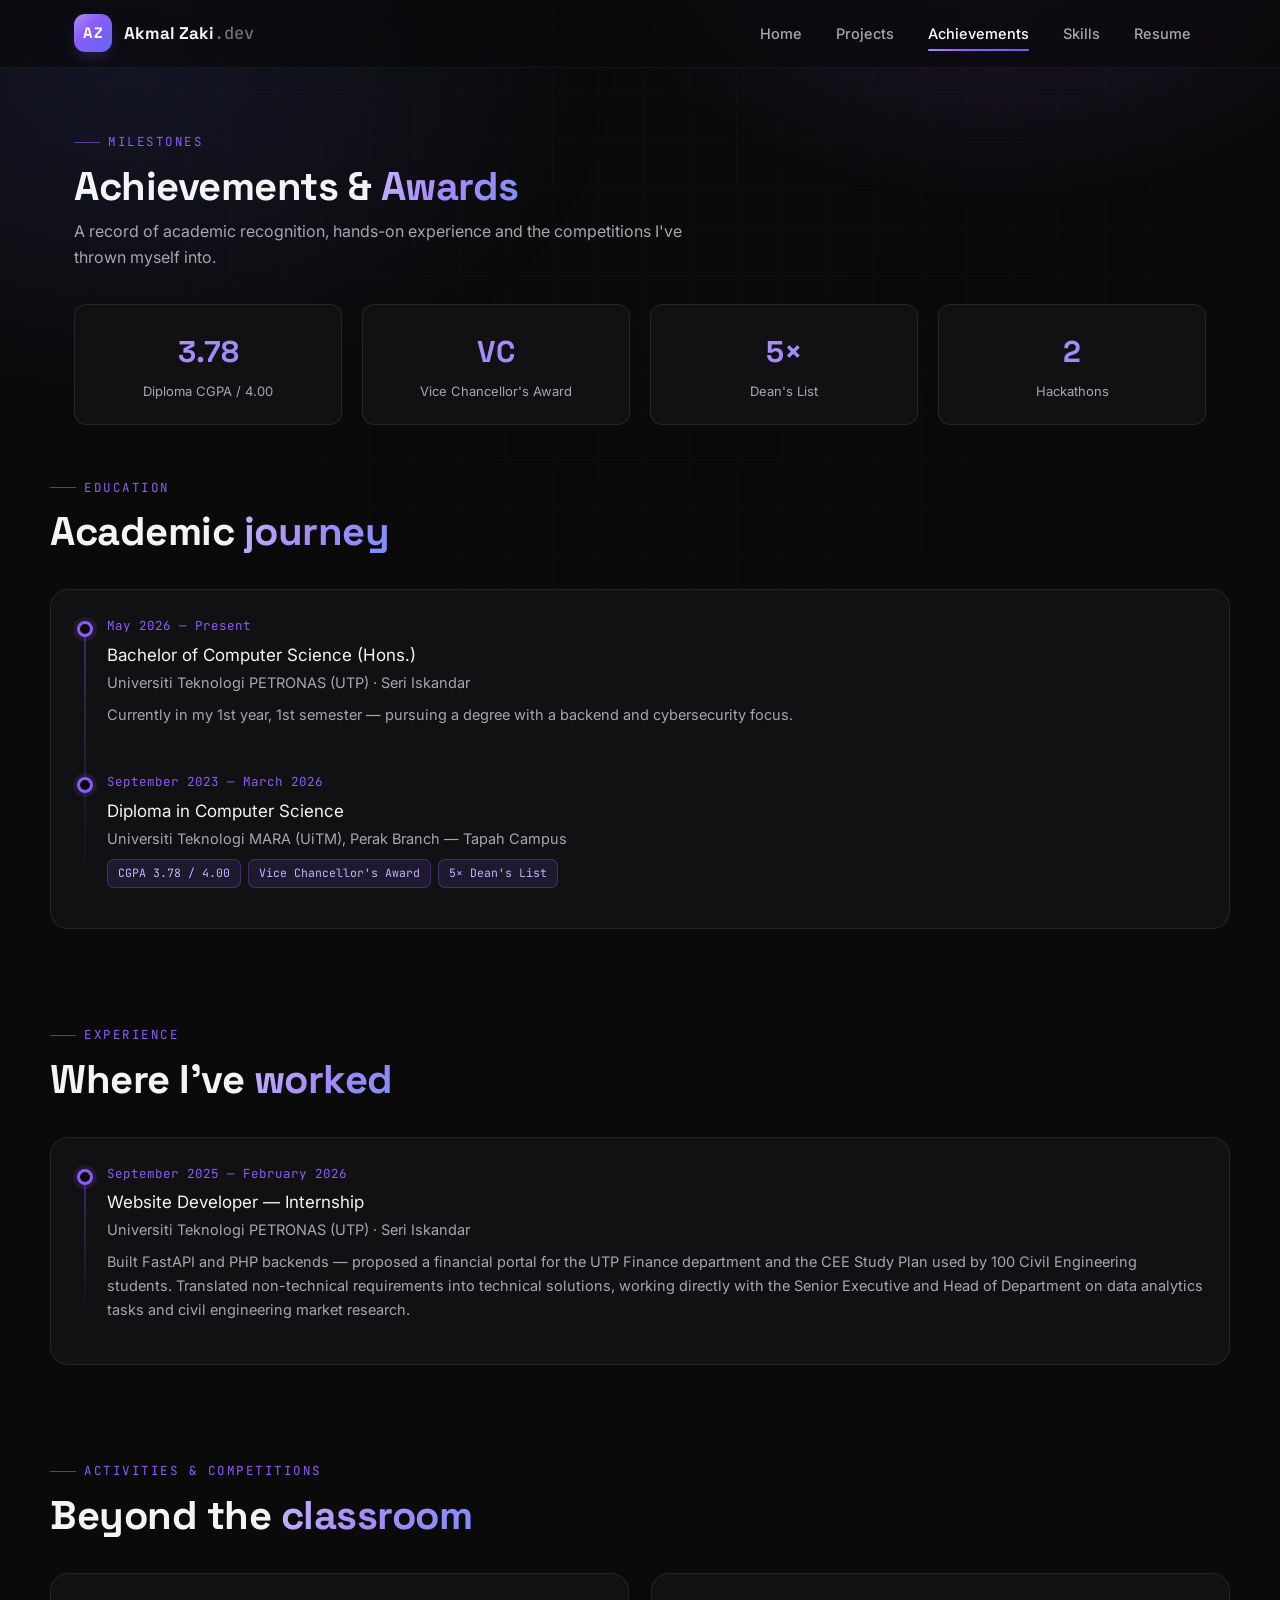
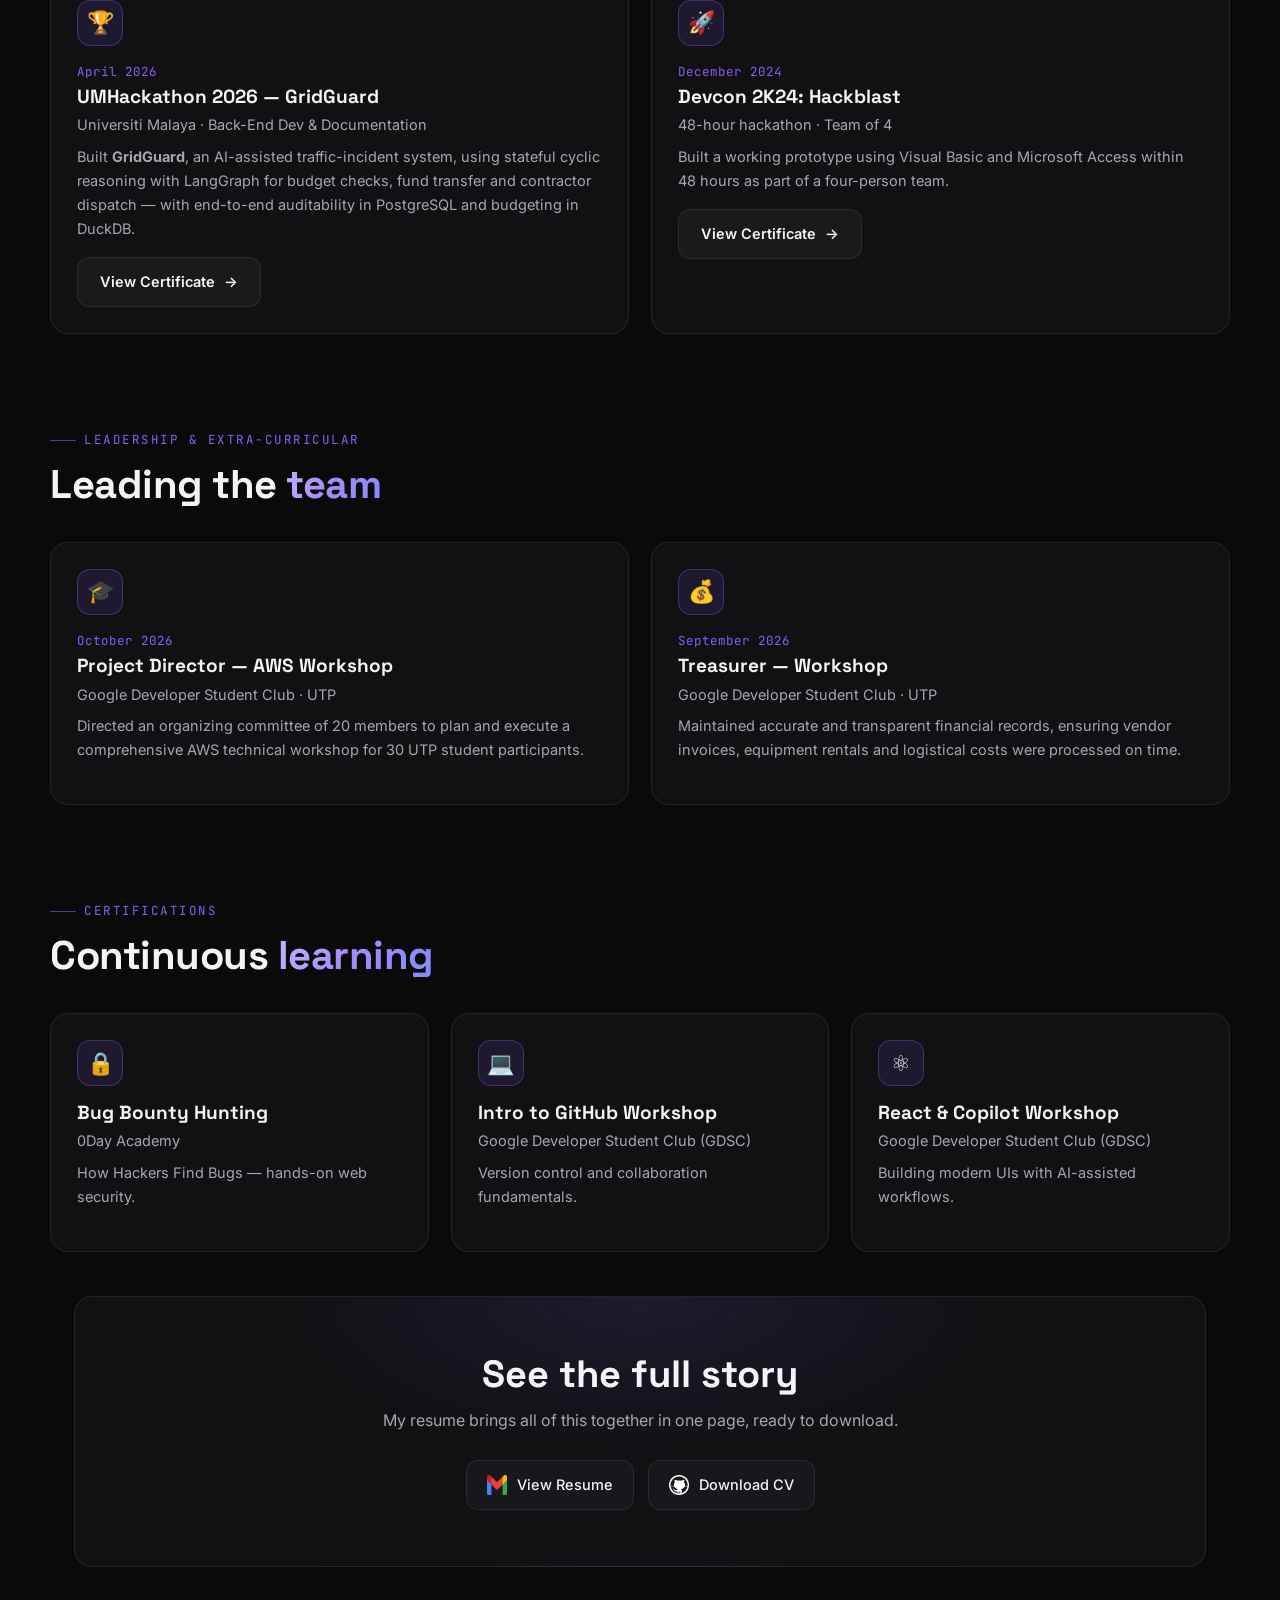
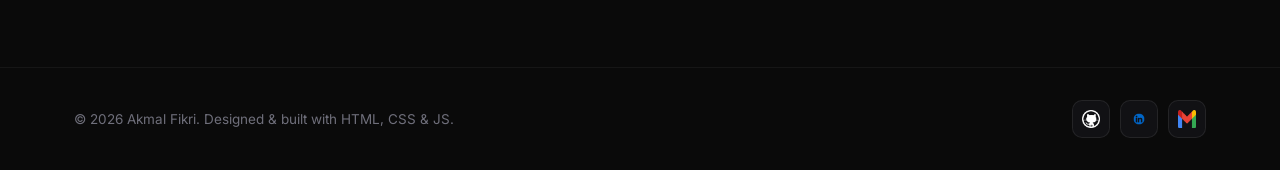
==== achievements.html @ 7392020c "Newest test interface" ====
<!DOCTYPE html>
<html lang="en">
<head>
    <meta charset="UTF-8">
    <meta name="viewport" content="width=device-width, initial-scale=1">
    <title>Achievements &amp; Awards — Akmal Zaki</title>
    <meta name="description" content="Education, experience, awards and activities of Akmal Zaki.">

    <link rel="preconnect" href="https://fonts.googleapis.com">
    <link rel="preconnect" href="https://fonts.gstatic.com" crossorigin>
    <link href="https://fonts.googleapis.com/css2?family=Space+Grotesk:wght@500;600;700&family=Inter:wght@400;500;600&family=JetBrains+Mono:wght@400;500;600&display=swap" rel="stylesheet">
    <link rel="stylesheet" href="style.css">
</head>
<body>

    <nav class="nav">
        <div class="container">
            <a class="brand" href="index.html">
                <span class="brand-mark">AZ</span>
                <span class="brand-name">Akmal Zaki<span>.dev</span></span>
            </a>
            <button class="nav-toggle" aria-label="Toggle navigation"><span></span><span></span><span></span></button>
            <div class="nav-links">
                <a href="index.html">Home</a>
                <a href="projects.html">Projects</a>
                <a href="achievements.html">Achievements</a>
                <a href="skills.html">Skills</a>
                <a href="resume.html">Resume</a>
            </div>
        </div>
    </nav>

    <main class="page">
        <section class="container">
            <div class="section-head reveal">
                <span class="kicker">Milestones</span>
                <h1 class="section-title">Achievements &amp; <span class="grad-text">Awards</span></h1>
                <p class="section-sub">A record of academic recognition, hands-on experience and the competitions I've thrown myself into.</p>
            </div>

            <!-- Award highlights -->
            <div class="stats reveal" style="margin-top:0;">
                <div class="stat"><div class="num grad-text">3.78</div><div class="lbl">Diploma CGPA / 4.00</div></div>
                <div class="stat"><div class="num grad-text">VC</div><div class="lbl">Vice Chancellor's Award</div></div>
                <div class="stat"><div class="num grad-text">5&times;</div><div class="lbl">Dean's List</div></div>
                <div class="stat"><div class="num grad-text">2</div><div class="lbl">Hackathons</div></div>
            </div>
        </section>

        <!-- Education -->
        <section class="section container">
            <div class="section-head reveal">
                <span class="kicker">Education</span>
                <h2 class="section-title">Academic <span class="grad-text">journey</span></h2>
            </div>
            <div class="card reveal">
                <div class="timeline">
                    <div class="tl-item">
                        <div class="tl-date">May 2026 — Present</div>
                        <div class="tl-title">Bachelor of Computer Science (Hons.)</div>
                        <div class="tl-org">Universiti Teknologi PETRONAS (UTP) · Seri Iskandar</div>
                        <p class="muted">Currently in my 1st year, 1st semester — pursuing a degree with a backend and cybersecurity focus.</p>
                    </div>
                    <div class="tl-item">
                        <div class="tl-date">September 2023 — March 2026</div>
                        <div class="tl-title">Diploma in Computer Science</div>
                        <div class="tl-org">Universiti Teknologi MARA (UiTM), Perak Branch — Tapah Campus</div>
                        <div class="tags">
                            <span class="tag a">CGPA 3.78 / 4.00</span>
                            <span class="tag a">Vice Chancellor's Award</span>
                            <span class="tag a">5&times; Dean's List</span>
                        </div>
                    </div>
                </div>
            </div>
        </section>

        <!-- Experience -->
        <section class="section container">
            <div class="section-head reveal">
                <span class="kicker">Experience</span>
                <h2 class="section-title">Where I've <span class="grad-text">worked</span></h2>
            </div>
            <div class="card reveal">
                <div class="timeline">
                    <div class="tl-item">
                        <div class="tl-date">September 2025 — February 2026</div>
                        <div class="tl-title">Website Developer — Internship</div>
                        <div class="tl-org">Universiti Teknologi PETRONAS (UTP) · Seri Iskandar</div>
                        <p class="muted">Built FastAPI and PHP backends — proposed a financial portal for the UTP Finance department and the CEE Study Plan used by 100 Civil Engineering students. Translated non-technical requirements into technical solutions, working directly with the Senior Executive and Head of Department on data analytics tasks and civil engineering market research.</p>
                    </div>
                </div>
            </div>
        </section>

        <!-- Activities -->
        <section class="section container">
            <div class="section-head reveal">
                <span class="kicker">Activities &amp; Competitions</span>
                <h2 class="section-title">Beyond the <span class="grad-text">classroom</span></h2>
            </div>
            <div class="grid grid-2">
                <div class="card reveal">
                    <div class="card-icon-badge">&#127942;</div>
                    <div class="tl-date">April 2026</div>
                    <h3>UMHackathon 2026 — GridGuard</h3>
                    <div class="tl-org">Universiti Malaya · Back-End Dev &amp; Documentation</div>
                    <p class="muted">Built <b>GridGuard</b>, an AI-assisted traffic-incident system, using stateful cyclic reasoning with LangGraph for budget checks, fund transfer and contractor dispatch — with end-to-end auditability in PostgreSQL and budgeting in DuckDB.</p>
                    <a href="files/umhackathon2026_cert.pdf" class="btn btn-ghost" target="_blank" rel="noopener">View Certificate <span class="arrow">&rarr;</span></a>
                </div>
                <div class="card reveal d1">
                    <div class="card-icon-badge">&#128640;</div>
                    <div class="tl-date">December 2024</div>
                    <h3>Devcon 2K24: Hackblast</h3>
                    <div class="tl-org">48-hour hackathon · Team of 4</div>
                    <p class="muted">Built a working prototype using Visual Basic and Microsoft Access within 48 hours as part of a four-person team.</p>
                    <a href="files/devcon_cert.pdf" class="btn btn-ghost" target="_blank" rel="noopener">View Certificate <span class="arrow">&rarr;</span></a>
                </div>
            </div>
        </section>

        <!-- Leadership -->
        <section class="section container">
            <div class="section-head reveal">
                <span class="kicker">Leadership &amp; Extra-Curricular</span>
                <h2 class="section-title">Leading the <span class="grad-text">team</span></h2>
            </div>
            <div class="grid grid-2">
                <div class="card reveal">
                    <div class="card-icon-badge">&#127891;</div>
                    <div class="tl-date">October 2026</div>
                    <h3>Project Director — AWS Workshop</h3>
                    <div class="tl-org">Google Developer Student Club · UTP</div>
                    <p class="muted">Directed an organizing committee of 20 members to plan and execute a comprehensive AWS technical workshop for 30 UTP student participants.</p>
                </div>
                <div class="card reveal d1">
                    <div class="card-icon-badge">&#128176;</div>
                    <div class="tl-date">September 2026</div>
                    <h3>Treasurer — Workshop</h3>
                    <div class="tl-org">Google Developer Student Club · UTP</div>
                    <p class="muted">Maintained accurate and transparent financial records, ensuring vendor invoices, equipment rentals and logistical costs were processed on time.</p>
                </div>
            </div>
        </section>

        <!-- Certifications -->
        <section class="section container">
            <div class="section-head reveal">
                <span class="kicker">Certifications</span>
                <h2 class="section-title">Continuous <span class="grad-text">learning</span></h2>
            </div>
            <div class="grid grid-3">
                <div class="card reveal">
                    <div class="card-icon-badge">&#128274;</div>
                    <h3>Bug Bounty Hunting</h3>
                    <div class="tl-org">0Day Academy</div>
                    <p class="muted">How Hackers Find Bugs — hands-on web security.</p>
                </div>
                <div class="card reveal d1">
                    <div class="card-icon-badge">&#128187;</div>
                    <h3>Intro to GitHub Workshop</h3>
                    <div class="tl-org">Google Developer Student Club (GDSC)</div>
                    <p class="muted">Version control and collaboration fundamentals.</p>
                </div>
                <div class="card reveal d2">
                    <div class="card-icon-badge">&#9883;</div>
                    <h3>React &amp; Copilot Workshop</h3>
                    <div class="tl-org">Google Developer Student Club (GDSC)</div>
                    <p class="muted">Building modern UIs with AI-assisted workflows.</p>
                </div>
            </div>
        </section>

        <section class="container">
            <div class="cta reveal">
                <h2>See the full story</h2>
                <p>My resume brings all of this together in one page, ready to download.</p>
                <div class="contact-methods">
                    <a href="resume.html"><img src="images/gmail.png" alt="">View Resume</a>
                    <a href="files/Muhammad_Akmal_Fikri_Bin_Asma_Zaki-Resume.pdf" download><img src="images/github(2).png" alt="">Download CV</a>
                </div>
            </div>
        </section>
    </main>

    <footer class="footer">
        <div class="container">
            <p>&copy; <span data-year>2026</span> Akmal Fikri. Designed &amp; built with HTML, CSS &amp; JS.</p>
            <div class="socials">
                <a href="https://github.com/akriii" target="_blank" rel="noopener" aria-label="GitHub"><img src="images/github(2).png" alt="GitHub"></a>
                <a href="https://www.linkedin.com/in/akmal-fikri-331a36275/" target="_blank" rel="noopener" aria-label="LinkedIn"><img src="images/linkedin.png" alt="LinkedIn"></a>
                <a href="mailto:muhammad_26005849@utp.edu.my" aria-label="Email"><img src="images/gmail.png" alt="Email"></a>
            </div>
        </div>
    </footer>

    <script src="main.js"></script>
</body>
</html>
---- style.css ----
/* =====================================================================
   Akmal Zaki — Portfolio
   Design system: dark black base, violet/indigo accents
   No framework dependency (Bootstrap/jQuery removed).
   ===================================================================== */

/* ---------- Design tokens ---------- */
:root {
    --bg:          #0a0a0a;
    --bg-elev:     #111114;
    --bg-elev-2:   #17171c;
    --border:      rgba(255, 255, 255, 0.08);
    --border-soft: rgba(255, 255, 255, 0.05);

    --text:       #f4f4f6;
    --text-dim:   #a6a6b0;
    --text-muted: #6f6f7b;

    --accent:      #8b5cf6;   /* violet  */
    --accent-2:    #6366f1;   /* indigo  */
    --accent-3:    #d946ef;   /* fuchsia */
    --accent-glow: rgba(139, 92, 246, 0.35);
    --accent-soft: rgba(139, 92, 246, 0.12);
    --accent-border: rgba(139, 92, 246, 0.35);

    --grad: linear-gradient(135deg, #a78bfa 0%, #8b5cf6 40%, #6366f1 100%);
    --grad-text: linear-gradient(120deg, #c4b5fd 0%, #a78bfa 45%, #818cf8 100%);

    --font-head: 'Space Grotesk', 'Segoe UI', sans-serif;
    --font-body: 'Inter', 'Segoe UI', Tahoma, sans-serif;
    --font-mono: 'JetBrains Mono', ui-monospace, monospace;

    --radius:    18px;
    --radius-sm: 12px;
    --maxw: 1180px;
    --nav-h: 68px;

    --shadow: 0 20px 50px -20px rgba(0, 0, 0, 0.8);
    --shadow-glow: 0 0 0 1px var(--accent-border), 0 20px 60px -20px var(--accent-glow);

    --ease: cubic-bezier(0.22, 1, 0.36, 1);
}

/* ---------- Reset & base ---------- */
*, *::before, *::after { box-sizing: border-box; }

html { scroll-behavior: smooth; scroll-padding-top: calc(var(--nav-h) + 20px); }

body {
    margin: 0;
    background: var(--bg);
    color: var(--text);
    font-family: var(--font-body);
    font-size: 16px;
    line-height: 1.65;
    -webkit-font-smoothing: antialiased;
    overflow-x: hidden;
}

/* Ambient glow backdrop */
body::before {
    content: "";
    position: fixed;
    inset: 0;
    z-index: -2;
    background:
        radial-gradient(600px 400px at 78% -8%, rgba(139, 92, 246, 0.16), transparent 70%),
        radial-gradient(700px 500px at 10% 8%, rgba(99, 102, 241, 0.12), transparent 70%);
    pointer-events: none;
}
/* Faint grid texture */
body::after {
    content: "";
    position: fixed;
    inset: 0;
    z-index: -2;
    background-image:
        linear-gradient(rgba(255, 255, 255, 0.022) 1px, transparent 1px),
        linear-gradient(90deg, rgba(255, 255, 255, 0.022) 1px, transparent 1px);
    background-size: 46px 46px;
    mask-image: radial-gradient(circle at 50% 0%, #000 0%, transparent 75%);
    pointer-events: none;
}

img { max-width: 100%; height: auto; display: block; }
a { color: inherit; text-decoration: none; }

h1, h2, h3, h4 { font-family: var(--font-head); font-weight: 700; line-height: 1.12; margin: 0; }
p { margin: 0 0 1rem; }

::selection { background: var(--accent); color: #fff; }

/* Scrollbar */
::-webkit-scrollbar { width: 11px; }
::-webkit-scrollbar-track { background: #050505; }
::-webkit-scrollbar-thumb { background: #2a2a33; border-radius: 20px; border: 3px solid #050505; }
::-webkit-scrollbar-thumb:hover { background: var(--accent); }

/* ---------- Layout helpers ---------- */
.container { width: 100%; max-width: var(--maxw); margin: 0 auto; padding: 0 24px; }

.page { padding-top: calc(var(--nav-h) + 56px); padding-bottom: 40px; }

.grid { display: grid; gap: 22px; }
.grid-2 { grid-template-columns: repeat(2, 1fr); }
.grid-3 { grid-template-columns: repeat(3, 1fr); }
.grid-4 { grid-template-columns: repeat(4, 1fr); }

/* ---------- Navbar ---------- */
.nav {
    position: fixed;
    top: 0; left: 0; right: 0;
    height: var(--nav-h);
    z-index: 1000;
    display: flex;
    align-items: center;
    background: rgba(10, 10, 10, 0.72);
    backdrop-filter: saturate(160%) blur(14px);
    -webkit-backdrop-filter: saturate(160%) blur(14px);
    border-bottom: 1px solid var(--border-soft);
}
.nav .container { display: flex; align-items: center; justify-content: space-between; }

.brand { display: flex; align-items: center; gap: 12px; font-family: var(--font-head); font-weight: 700; }
.brand-mark {
    width: 38px; height: 38px; display: grid; place-items: center;
    border-radius: 11px; background: var(--grad); color: #fff;
    font-size: 15px; letter-spacing: 0.5px;
    box-shadow: 0 8px 20px -6px var(--accent-glow);
}
.brand-name { font-size: 17px; }
.brand-name span { color: var(--text-muted); font-family: var(--font-mono); font-weight: 500; }

.nav-links { display: flex; align-items: center; gap: 4px; }
.nav-links a {
    position: relative;
    padding: 9px 15px;
    border-radius: 10px;
    font-size: 14.5px;
    font-weight: 500;
    color: var(--text-dim);
    transition: color 0.2s, background 0.2s;
}
.nav-links a:hover { color: var(--text); background: rgba(255, 255, 255, 0.05); }
.nav-links a.active { color: #fff; }
.nav-links a.active::after {
    content: ""; position: absolute; left: 15px; right: 15px; bottom: 3px;
    height: 2px; border-radius: 2px; background: var(--grad);
}

.nav-toggle {
    display: none; width: 42px; height: 42px; border: 0; cursor: pointer;
    background: transparent; color: var(--text); flex-direction: column;
    gap: 5px; align-items: center; justify-content: center; border-radius: 10px;
}
.nav-toggle span { width: 20px; height: 2px; background: currentColor; border-radius: 2px; transition: 0.25s; }
.nav.open .nav-toggle span:nth-child(1) { transform: translateY(7px) rotate(45deg); }
.nav.open .nav-toggle span:nth-child(2) { opacity: 0; }
.nav.open .nav-toggle span:nth-child(3) { transform: translateY(-7px) rotate(-45deg); }

/* ---------- Section headings ---------- */
.section { padding: 44px 0; }
.section-head { margin-bottom: 34px; }
.kicker {
    font-family: var(--font-mono); font-size: 12.5px; letter-spacing: 1.5px;
    text-transform: uppercase; color: var(--accent);
    display: inline-flex; align-items: center; gap: 8px;
}
.kicker::before { content: ""; width: 26px; height: 1px; background: var(--accent); opacity: 0.6; }
.section-title { font-size: clamp(28px, 4vw, 40px); margin: 12px 0 8px; letter-spacing: -0.5px; }
.section-sub { color: var(--text-dim); max-width: 620px; margin: 0; }
.grad-text {
    background: var(--grad-text); -webkit-background-clip: text; background-clip: text;
    -webkit-text-fill-color: transparent; color: transparent;
}

/* ---------- Buttons ---------- */
.btn {
    display: inline-flex; align-items: center; gap: 9px; cursor: pointer;
    font-family: var(--font-body); font-weight: 600; font-size: 14.5px;
    padding: 12px 22px; border-radius: 12px; border: 1px solid transparent;
    transition: transform 0.2s var(--ease), box-shadow 0.25s, background 0.25s, border-color 0.25s;
}
.btn:hover { transform: translateY(-2px); }
.btn-primary { background: var(--grad); color: #fff; box-shadow: 0 12px 30px -10px var(--accent-glow); }
.btn-primary:hover { box-shadow: 0 18px 42px -10px var(--accent-glow); }
.btn-ghost { background: rgba(255, 255, 255, 0.04); color: var(--text); border-color: var(--border); }
.btn-ghost:hover { border-color: var(--accent-border); background: var(--accent-soft); }
.btn .arrow { transition: transform 0.2s var(--ease); }
.btn:hover .arrow { transform: translateX(4px); }

/* ---------- Cards ---------- */
.card {
    position: relative;
    background: var(--bg-elev);
    border: 1px solid var(--border);
    border-radius: var(--radius);
    padding: 26px;
    transition: transform 0.3s var(--ease), border-color 0.3s, box-shadow 0.3s;
    overflow: hidden;
}
.card::before {
    content: ""; position: absolute; inset: 0; border-radius: inherit;
    background: radial-gradient(400px 200px at var(--mx, 50%) var(--my, 0%), var(--accent-soft), transparent 60%);
    opacity: 0; transition: opacity 0.35s; pointer-events: none;
}
.card:hover { transform: translateY(-5px); border-color: var(--accent-border); box-shadow: var(--shadow-glow); }
.card:hover::before { opacity: 1; }

.card-icon-badge {
    width: 46px; height: 46px; border-radius: 13px; display: grid; place-items: center;
    background: var(--accent-soft); border: 1px solid var(--accent-border);
    margin-bottom: 16px; font-size: 22px;
}
.card h3 { font-size: 19px; margin-bottom: 6px; }
.card .muted { color: var(--text-dim); font-size: 14.5px; }

/* ---------- Hero (home) ---------- */
.hero { padding-top: calc(var(--nav-h) + 40px); }
.hero-grid { display: grid; grid-template-columns: 1.15fr 0.85fr; gap: 48px; align-items: center; }

.badge {
    display: inline-flex; align-items: center; gap: 8px;
    font-family: var(--font-mono); font-size: 12.5px; letter-spacing: 0.5px;
    color: var(--text-dim);
    padding: 7px 14px; border-radius: 100px;
    background: var(--accent-soft); border: 1px solid var(--accent-border);
}
.badge .dot { width: 7px; height: 7px; border-radius: 50%; background: #4ade80; box-shadow: 0 0 10px #4ade80; }

.hero h1 {
    font-size: clamp(44px, 7vw, 82px); letter-spacing: -2px; margin: 22px 0 6px;
}
.hero-role {
    font-family: var(--font-mono); font-size: clamp(15px, 2vw, 19px);
    color: var(--text-dim); margin-bottom: 20px;
}
.hero-role b { color: var(--accent); font-weight: 600; }
.hero p.lead { color: var(--text-dim); font-size: 16.5px; max-width: 560px; margin-bottom: 26px; }

.chips { display: flex; flex-wrap: wrap; gap: 9px; margin-bottom: 30px; }
.chip {
    font-family: var(--font-mono); font-size: 12.5px; padding: 6px 13px; border-radius: 9px;
    background: var(--bg-elev-2); border: 1px solid var(--border); color: var(--text-dim);
    transition: border-color 0.2s, color 0.2s, transform 0.2s;
}
.chip:hover { border-color: var(--accent-border); color: var(--text); transform: translateY(-2px); }

.hero-actions { display: flex; flex-wrap: wrap; gap: 14px; }

/* Hero photo */
.hero-photo-wrap { position: relative; }
.hero-photo {
    width: 100%; border-radius: 22px; border: 1px solid var(--border);
    aspect-ratio: 4 / 5; object-fit: cover;
    box-shadow: var(--shadow);
    position: relative; z-index: 1;
}
.hero-photo-wrap::before {
    content: ""; position: absolute; inset: -14px; border-radius: 30px; z-index: 0;
    background: var(--grad); filter: blur(40px); opacity: 0.28;
}
.hero-photo-tag {
    position: absolute; z-index: 2; bottom: 16px; left: 16px; right: 16px;
    display: flex; justify-content: space-between; align-items: center;
    padding: 12px 16px; border-radius: 14px;
    background: rgba(10, 10, 10, 0.6); backdrop-filter: blur(10px);
    border: 1px solid var(--border); font-family: var(--font-mono); font-size: 12.5px;
}
.hero-photo-tag .grad-text { font-weight: 600; }

/* ---------- Stats strip ---------- */
.stats { display: grid; grid-template-columns: repeat(4, 1fr); gap: 20px; margin-top: 60px; }
.stat {
    text-align: center; padding: 22px 14px; border-radius: var(--radius-sm);
    background: var(--bg-elev); border: 1px solid var(--border);
}
.stat .num { font-family: var(--font-head); font-size: 30px; font-weight: 700; }
.stat .lbl { font-size: 13px; color: var(--text-dim); margin-top: 4px; }

/* ---------- Skill bars ---------- */
.skill-row { margin-bottom: 18px; }
.skill-row:last-child { margin-bottom: 0; }
.skill-label { display: flex; justify-content: space-between; font-size: 14px; margin-bottom: 8px; }
.skill-label b { font-weight: 600; }
.level { font-family: var(--font-mono); font-size: 11.5px; padding: 2px 9px; border-radius: 6px; }
.level.basic        { color: #fca5a5; background: rgba(248, 113, 113, 0.12); }
.level.intermediate { color: #fcd34d; background: rgba(251, 191, 36, 0.12); }
.level.experienced  { color: #86efac; background: rgba(74, 222, 128, 0.12); }
.bar { height: 8px; border-radius: 20px; background: var(--bg-elev-2); overflow: hidden; }
.bar > i {
    display: block; height: 100%; width: 0; border-radius: 20px; background: var(--grad);
    transition: width 1.1s var(--ease);
}
.is-visible .bar > i { width: var(--w, 0); }

/* ---------- Timeline ---------- */
.timeline { position: relative; padding-left: 30px; }
.timeline::before {
    content: ""; position: absolute; left: 7px; top: 6px; bottom: 6px; width: 2px;
    background: linear-gradient(var(--accent-border), transparent);
}
.tl-item { position: relative; padding-bottom: 30px; }
.tl-item:last-child { padding-bottom: 0; }
.tl-item::before {
    content: ""; position: absolute; left: -30px; top: 5px; width: 16px; height: 16px;
    border-radius: 50%; background: var(--bg); border: 3px solid var(--accent);
    box-shadow: 0 0 0 4px var(--accent-soft);
}
.tl-date { font-family: var(--font-mono); font-size: 12.5px; color: var(--accent); margin-bottom: 4px; }
.tl-title { font-size: 17px; margin-bottom: 2px; }
.tl-org { color: var(--text-dim); font-size: 14.5px; margin-bottom: 8px; }

/* ---------- Project cards ---------- */
.project-card { display: flex; flex-direction: column; padding: 0; }
.project-thumb { position: relative; aspect-ratio: 16 / 10; overflow: hidden; background: var(--bg-elev-2); }
.project-thumb img { width: 100%; height: 100%; object-fit: cover; transition: transform 0.5s var(--ease); }
.project-card:hover .project-thumb img { transform: scale(1.06); }
.project-body { padding: 22px 24px 24px; display: flex; flex-direction: column; flex: 1; }
.project-body h3 { font-size: 20px; margin-bottom: 12px; }
.project-body .desc { color: var(--text-dim); font-size: 14.5px; flex: 1; }
.tags { display: flex; flex-wrap: wrap; gap: 7px; margin-bottom: 14px; }
.tag {
    font-family: var(--font-mono); font-size: 11.5px; padding: 4px 10px; border-radius: 7px;
    border: 1px solid var(--border); color: var(--text-dim);
}
.tag.a { color: #c4b5fd; border-color: rgba(139, 92, 246, 0.3); background: var(--accent-soft); }
.tag.b { color: #7dd3fc; border-color: rgba(56, 189, 248, 0.25); background: rgba(56, 189, 248, 0.08); }
.project-links { display: flex; gap: 10px; margin-top: 18px; flex-wrap: wrap; }
.link-inline { color: var(--accent); font-weight: 600; }
.link-inline:hover { text-decoration: underline; }

/* ---------- Resume ---------- */
.resume-head {
    display: flex; justify-content: space-between; align-items: flex-start; gap: 24px;
    flex-wrap: wrap; padding-bottom: 26px; margin-bottom: 30px; border-bottom: 1px solid var(--border);
}
.resume-head h1 { font-size: clamp(32px, 5vw, 46px); letter-spacing: -1px; }
.resume-head .role { font-family: var(--font-mono); color: var(--accent); margin-top: 6px; }
.resume-contact { display: flex; flex-wrap: wrap; gap: 8px 18px; margin-top: 14px; color: var(--text-dim); font-size: 14px; }
.resume-grid { display: grid; grid-template-columns: 1fr 1.5fr; gap: 40px; }
.resume-block { margin-bottom: 30px; }
.resume-block h2 {
    font-family: var(--font-mono); font-size: 13px; letter-spacing: 1.5px; text-transform: uppercase;
    color: var(--accent); margin-bottom: 16px; padding-bottom: 8px; border-bottom: 1px solid var(--border);
}
.resume-entry { margin-bottom: 20px; }
.resume-entry .t { font-family: var(--font-head); font-size: 16px; font-weight: 600; }
.resume-entry .o { color: var(--text-dim); font-size: 14px; }
.resume-entry .d { font-family: var(--font-mono); font-size: 12px; color: var(--text-muted); margin: 2px 0 6px; }
.resume-entry ul { margin: 6px 0 0; padding-left: 18px; color: var(--text-dim); font-size: 14.5px; }
.resume-entry li { margin-bottom: 4px; }
.pill-list { display: flex; flex-wrap: wrap; gap: 8px; }

/* ---------- Contact CTA ---------- */
.cta {
    text-align: center; padding: 56px 28px; border-radius: var(--radius);
    background:
        radial-gradient(500px 220px at 50% 0%, var(--accent-soft), transparent 70%),
        var(--bg-elev);
    border: 1px solid var(--border);
}
.cta h2 { font-size: clamp(26px, 4vw, 38px); margin-bottom: 12px; }
.cta p { color: var(--text-dim); max-width: 520px; margin: 0 auto 26px; }
.contact-methods { display: flex; flex-wrap: wrap; gap: 14px; justify-content: center; }
.contact-methods a {
    display: inline-flex; align-items: center; gap: 10px; padding: 12px 20px; border-radius: 12px;
    background: var(--bg-elev-2); border: 1px solid var(--border); font-size: 14.5px; font-weight: 500;
    transition: border-color 0.2s, transform 0.2s, background 0.2s;
}
.contact-methods a:hover { border-color: var(--accent-border); transform: translateY(-2px); background: var(--accent-soft); }
.contact-methods img { width: 20px; height: 20px; }

/* ---------- Footer ---------- */
.footer {
    border-top: 1px solid var(--border-soft); margin-top: 60px; padding: 32px 0;
}
.footer .container { display: flex; justify-content: space-between; align-items: center; flex-wrap: wrap; gap: 16px; }
.footer p { margin: 0; color: var(--text-muted); font-size: 13.5px; }
.footer .socials { display: flex; gap: 10px; }
.footer .socials a {
    width: 38px; height: 38px; display: grid; place-items: center; border-radius: 10px;
    background: var(--bg-elev); border: 1px solid var(--border); transition: 0.2s;
}
.footer .socials a:hover { border-color: var(--accent-border); transform: translateY(-2px); background: var(--accent-soft); }
.footer .socials img { width: 18px; height: 18px; }

/* ---------- Scroll reveal ---------- */
.reveal { opacity: 0; transform: translateY(26px); transition: opacity 0.7s var(--ease), transform 0.7s var(--ease); }
.reveal.is-visible { opacity: 1; transform: none; }
.reveal.d1 { transition-delay: 0.08s; }
.reveal.d2 { transition-delay: 0.16s; }
.reveal.d3 { transition-delay: 0.24s; }

@media (prefers-reduced-motion: reduce) {
    * { animation: none !important; transition: none !important; }
    .reveal { opacity: 1; transform: none; }
    .bar > i { transition: none; }
}

/* ---------- Responsive ---------- */
@media (max-width: 900px) {
    .hero-grid { grid-template-columns: 1fr; gap: 36px; }
    .hero-photo-wrap { max-width: 380px; margin: 0 auto; order: -1; }
    .resume-grid { grid-template-columns: 1fr; gap: 0; }
    .grid-4 { grid-template-columns: repeat(2, 1fr); }
    .grid-3 { grid-template-columns: repeat(2, 1fr); }
    .stats { grid-template-columns: repeat(2, 1fr); }
}

@media (max-width: 720px) {
    .nav-toggle { display: flex; }
    .nav-links {
        position: fixed; top: var(--nav-h); left: 0; right: 0;
        flex-direction: column; align-items: stretch; gap: 4px;
        padding: 16px 24px 24px;
        background: rgba(10, 10, 10, 0.96); backdrop-filter: blur(14px);
        border-bottom: 1px solid var(--border);
        transform: translateY(-140%); opacity: 0; pointer-events: none;
        transition: transform 0.35s var(--ease), opacity 0.3s;
    }
    .nav.open .nav-links { transform: translateY(0); opacity: 1; pointer-events: auto; }
    .nav-links a { padding: 13px 16px; font-size: 16px; }
    .nav-links a.active::after { display: none; }
    .nav-links a.active { background: var(--accent-soft); }
}

@media (max-width: 560px) {
    .grid-2, .grid-3, .grid-4, .stats { grid-template-columns: 1fr; }
    .container { padding: 0 18px; }
    .brand-name { display: none; }
    .resume-head { flex-direction: column; }
    .footer .container { flex-direction: column; text-align: center; }
}
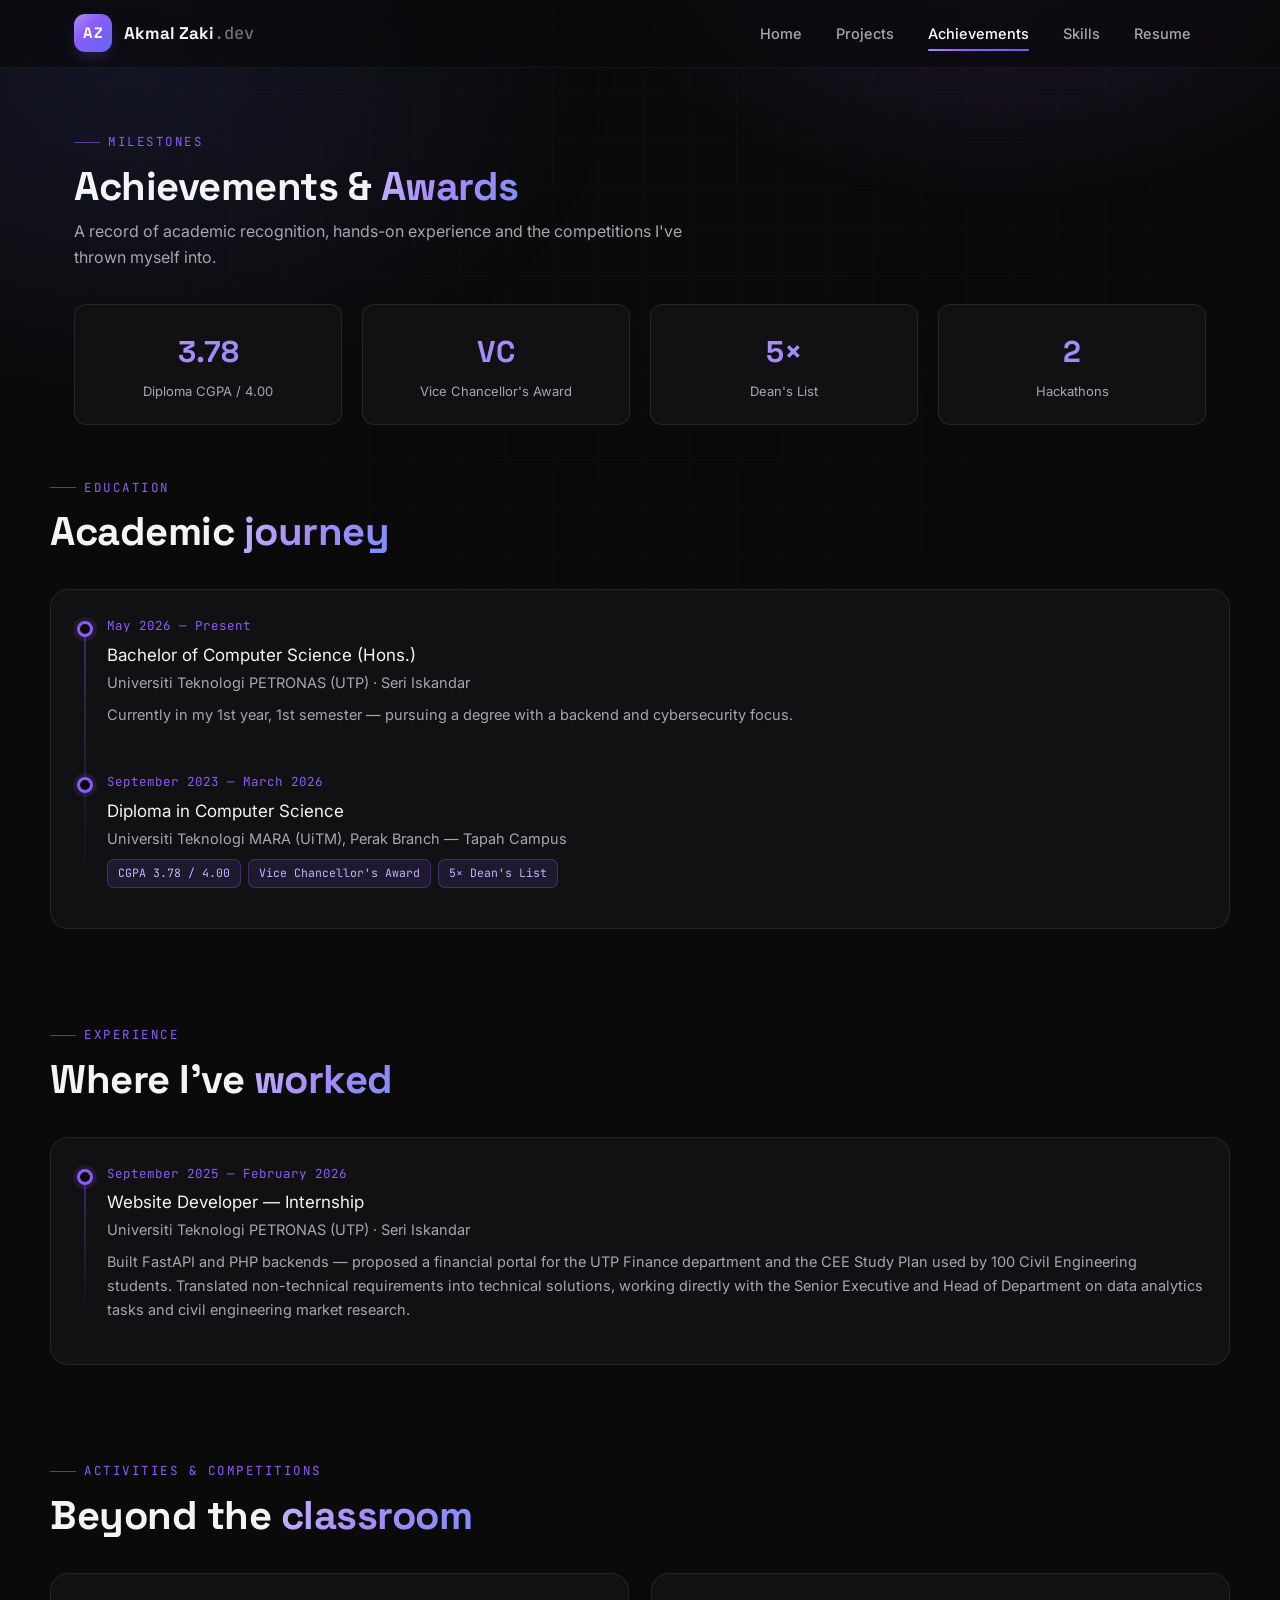
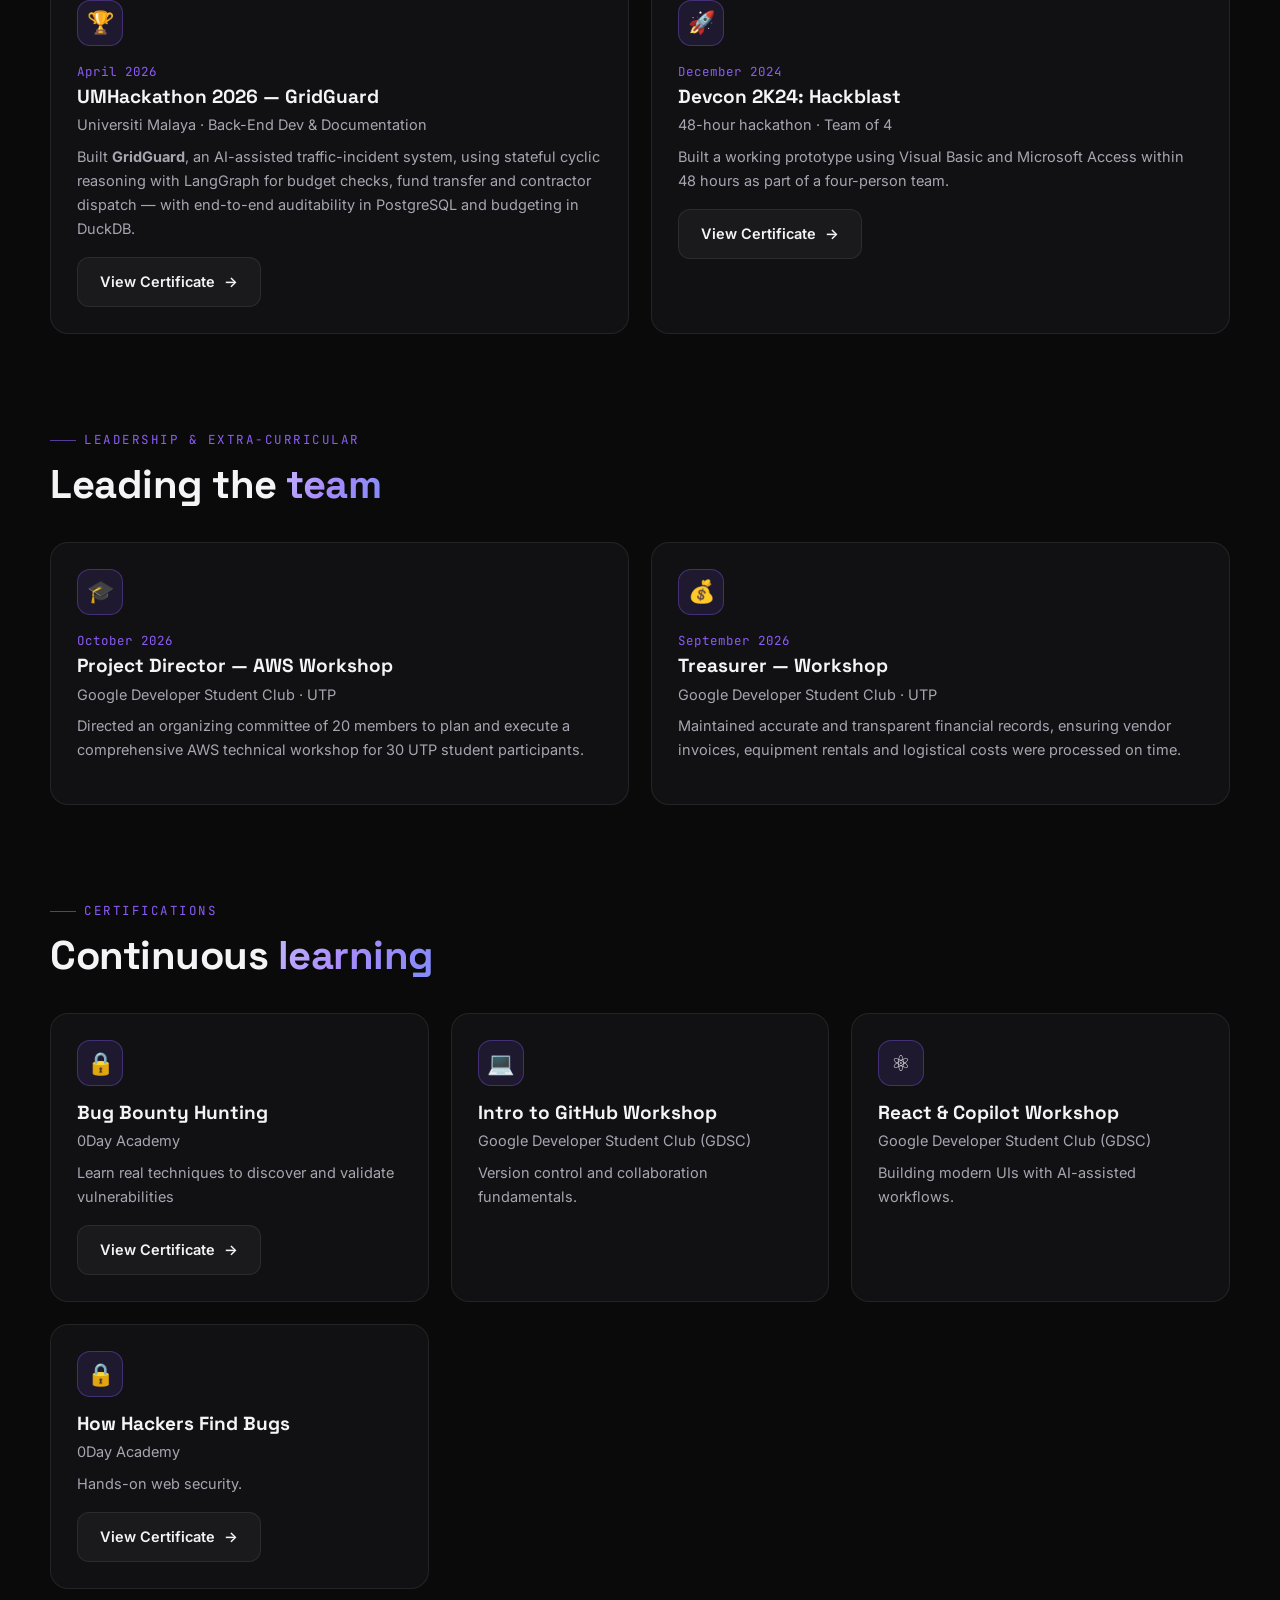
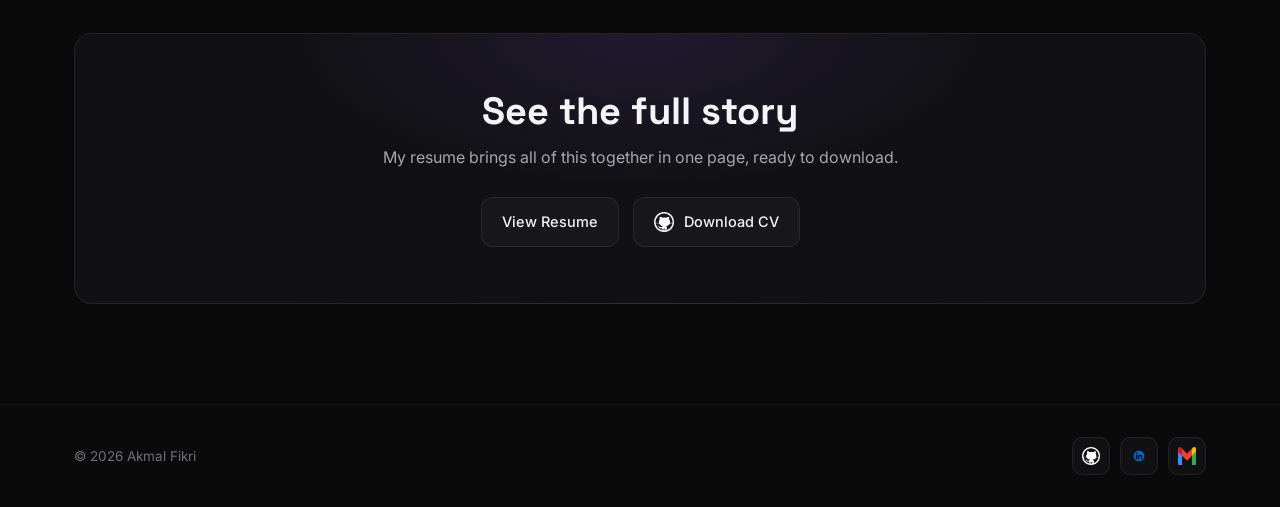
==== commit c51cf9ca: "Edited 5th July" ====
--- a/achievements.html
+++ b/achievements.html
@@ -154,7 +154,8 @@
                     <div class="card-icon-badge">&#128274;</div>
                     <h3>Bug Bounty Hunting</h3>
                     <div class="tl-org">0Day Academy</div>
-                    <p class="muted">How Hackers Find Bugs — hands-on web security.</p>
+                    <p class="muted">Learn real techniques to discover and validate vulnerabilities</p>
+                    <a href="files/BugBuntyHunting-Cert.pdf" class="btn btn-ghost" target="_blank" rel="noopener">View Certificate <span class="arrow">&rarr;</span></a>
                 </div>
                 <div class="card reveal d1">
                     <div class="card-icon-badge">&#128187;</div>
@@ -168,6 +169,13 @@
                     <div class="tl-org">Google Developer Student Club (GDSC)</div>
                     <p class="muted">Building modern UIs with AI-assisted workflows.</p>
                 </div>
+                <div class="card reveal">
+                    <div class="card-icon-badge">&#128274;</div>
+                    <h3>How Hackers Find Bugs</h3>
+                    <div class="tl-org">0Day Academy</div>
+                    <p class="muted">Hands-on web security.</p>
+                    <a href="files/HowHackersFindBugs-Cert.pdf" class="btn btn-ghost" target="_blank" rel="noopener">View Certificate <span class="arrow">&rarr;</span></a>
+                </div>
             </div>
         </section>
 
@@ -176,7 +184,7 @@
                 <h2>See the full story</h2>
                 <p>My resume brings all of this together in one page, ready to download.</p>
                 <div class="contact-methods">
-                    <a href="resume.html"><img src="images/gmail.png" alt="">View Resume</a>
+                    <a href="resume.html">View Resume</a>
                     <a href="files/Muhammad_Akmal_Fikri_Bin_Asma_Zaki-Resume.pdf" download><img src="images/github(2).png" alt="">Download CV</a>
                 </div>
             </div>
@@ -185,7 +193,7 @@
 
     <footer class="footer">
         <div class="container">
-            <p>&copy; <span data-year>2026</span> Akmal Fikri. Designed &amp; built with HTML, CSS &amp; JS.</p>
+            <p>&copy; <span data-year>2026</span> Akmal Fikri</p>
             <div class="socials">
                 <a href="https://github.com/akriii" target="_blank" rel="noopener" aria-label="GitHub"><img src="images/github(2).png" alt="GitHub"></a>
                 <a href="https://www.linkedin.com/in/akmal-fikri-331a36275/" target="_blank" rel="noopener" aria-label="LinkedIn"><img src="images/linkedin.png" alt="LinkedIn"></a>
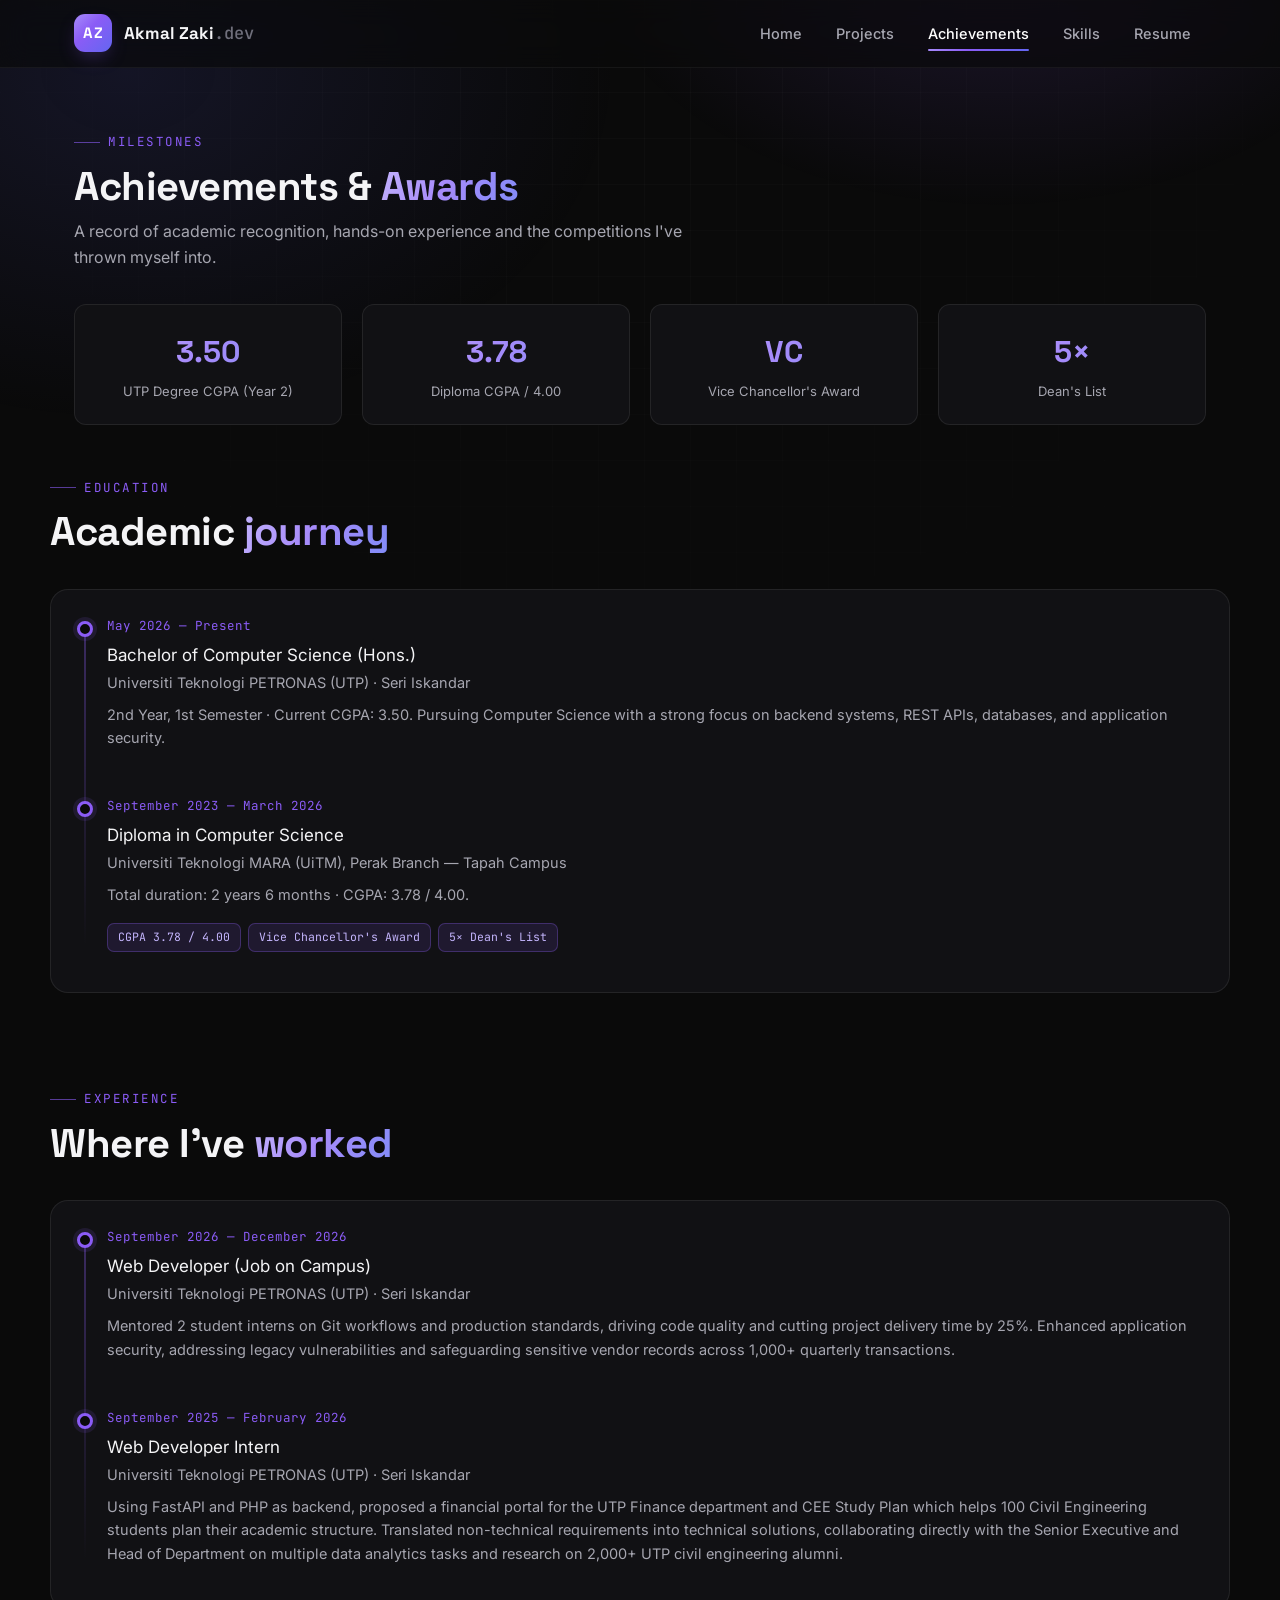
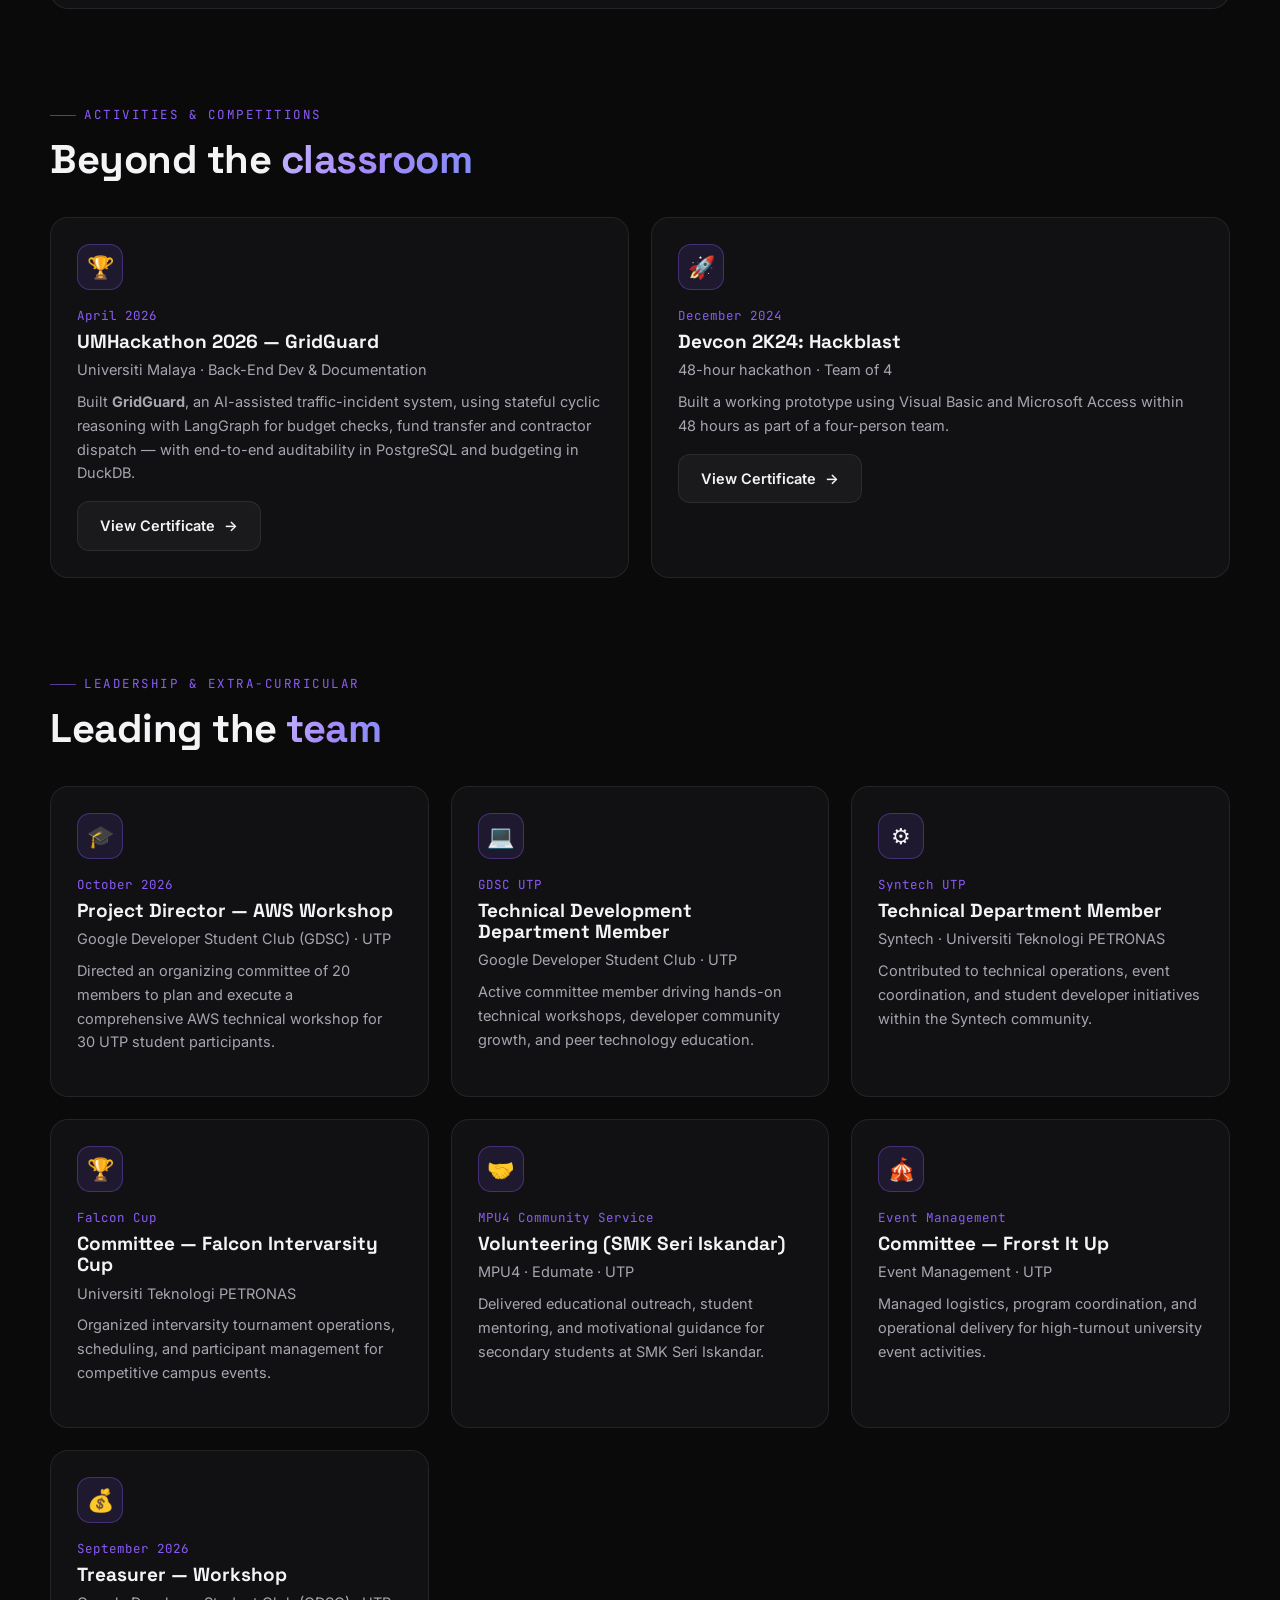
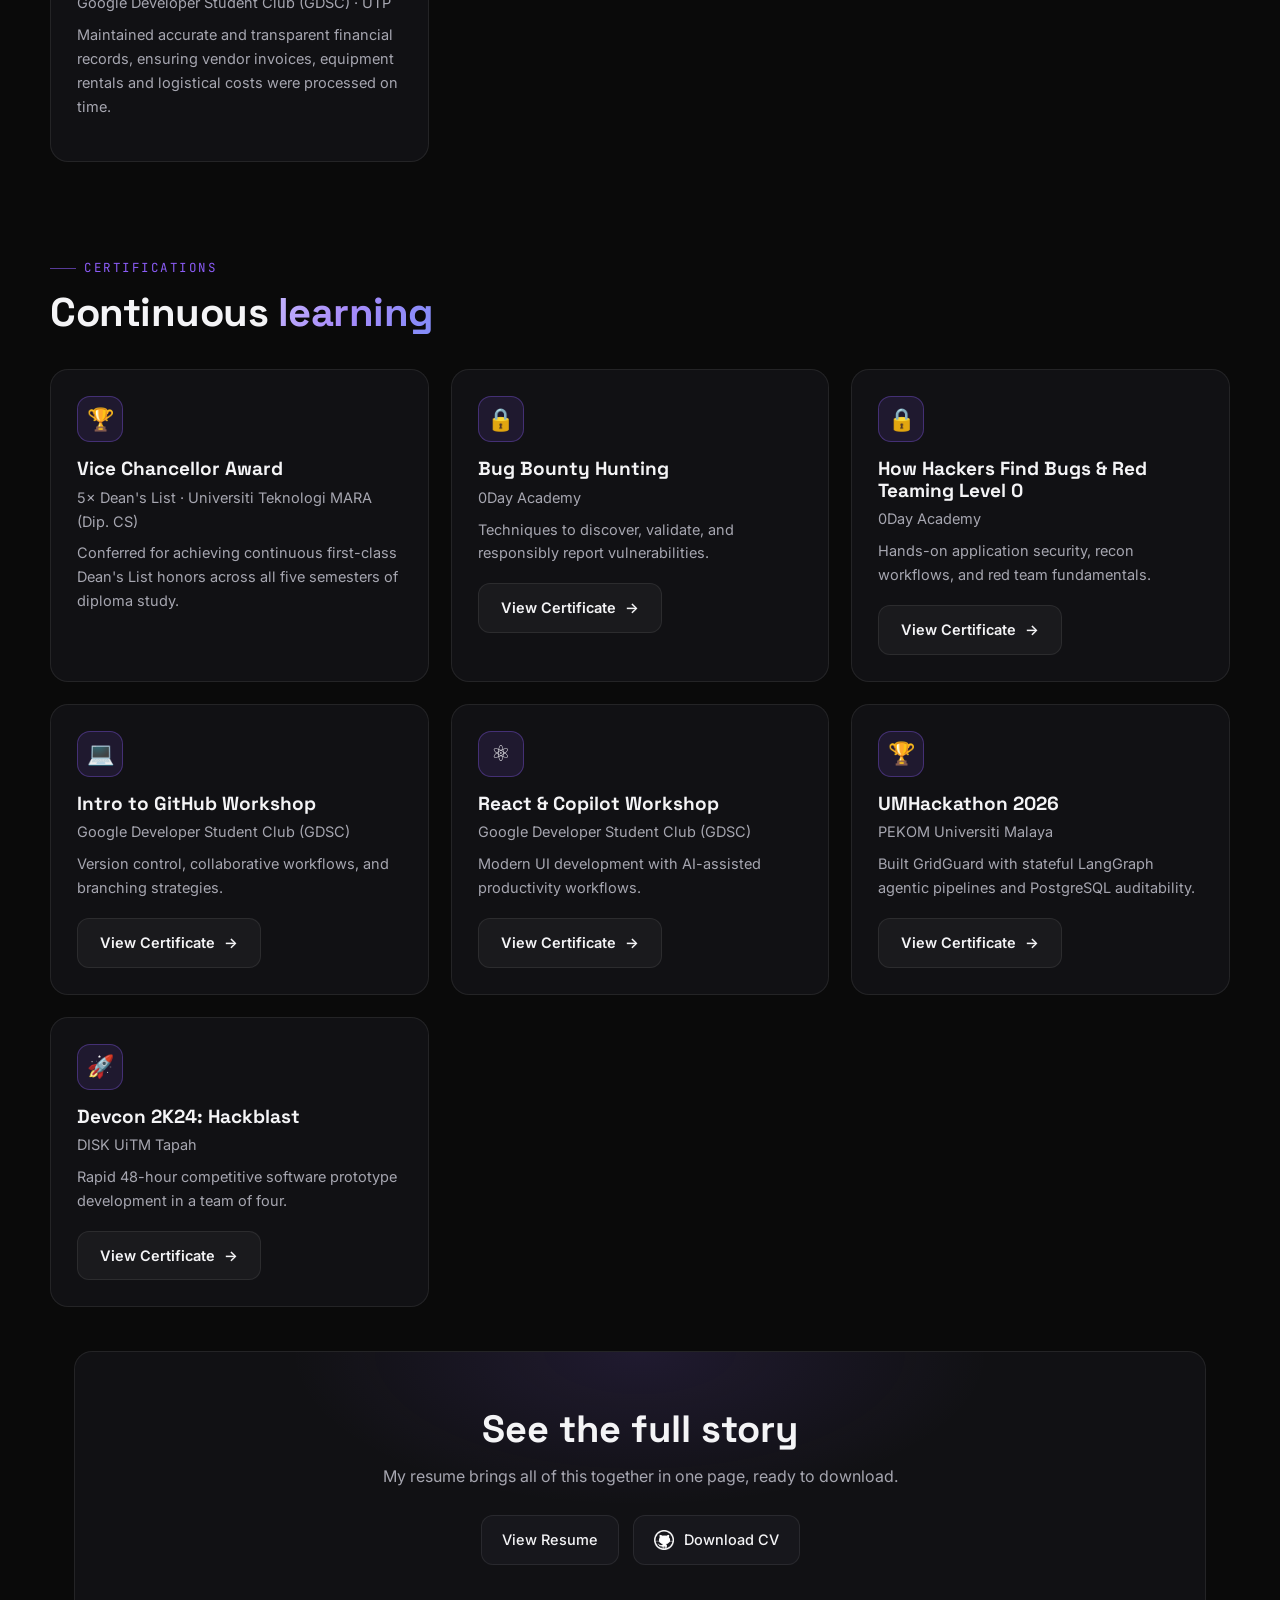
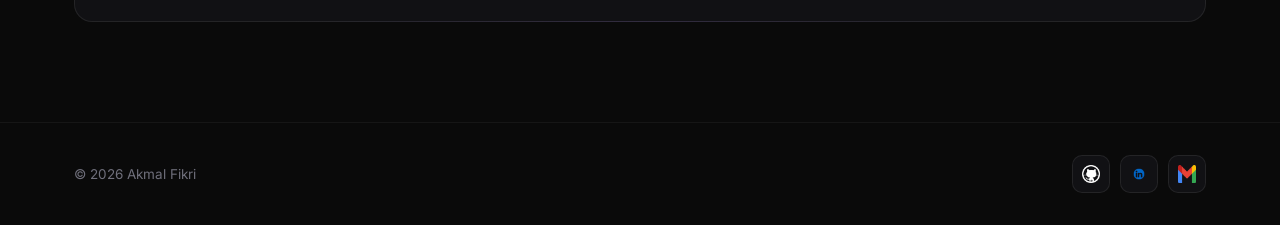
==== commit 9409c314: "Updated new content based on latest resume" ====
--- a/achievements.html
+++ b/achievements.html
@@ -40,10 +40,10 @@
 
             <!-- Award highlights -->
             <div class="stats reveal" style="margin-top:0;">
+                <div class="stat"><div class="num grad-text">3.50</div><div class="lbl">UTP Degree CGPA (Year 2)</div></div>
                 <div class="stat"><div class="num grad-text">3.78</div><div class="lbl">Diploma CGPA / 4.00</div></div>
                 <div class="stat"><div class="num grad-text">VC</div><div class="lbl">Vice Chancellor's Award</div></div>
                 <div class="stat"><div class="num grad-text">5&times;</div><div class="lbl">Dean's List</div></div>
-                <div class="stat"><div class="num grad-text">2</div><div class="lbl">Hackathons</div></div>
             </div>
         </section>
 
@@ -59,12 +59,13 @@
                         <div class="tl-date">May 2026 — Present</div>
                         <div class="tl-title">Bachelor of Computer Science (Hons.)</div>
                         <div class="tl-org">Universiti Teknologi PETRONAS (UTP) · Seri Iskandar</div>
-                        <p class="muted">Currently in my 1st year, 1st semester — pursuing a degree with a backend and cybersecurity focus.</p>
+                        <p class="muted">2nd Year, 1st Semester · Current CGPA: 3.50. Pursuing Computer Science with a strong focus on backend systems, REST APIs, databases, and application security.</p>
                     </div>
                     <div class="tl-item">
                         <div class="tl-date">September 2023 — March 2026</div>
                         <div class="tl-title">Diploma in Computer Science</div>
                         <div class="tl-org">Universiti Teknologi MARA (UiTM), Perak Branch — Tapah Campus</div>
+                        <p class="muted">Total duration: 2 years 6 months · CGPA: 3.78 / 4.00.</p>
                         <div class="tags">
                             <span class="tag a">CGPA 3.78 / 4.00</span>
                             <span class="tag a">Vice Chancellor's Award</span>
@@ -84,10 +85,16 @@
             <div class="card reveal">
                 <div class="timeline">
                     <div class="tl-item">
+                        <div class="tl-date">September 2026 — December 2026</div>
+                        <div class="tl-title">Web Developer (Job on Campus)</div>
+                        <div class="tl-org">Universiti Teknologi PETRONAS (UTP) · Seri Iskandar</div>
+                        <p class="muted">Mentored 2 student interns on Git workflows and production standards, driving code quality and cutting project delivery time by 25%. Enhanced application security, addressing legacy vulnerabilities and safeguarding sensitive vendor records across 1,000+ quarterly transactions.</p>
+                    </div>
+                    <div class="tl-item">
                         <div class="tl-date">September 2025 — February 2026</div>
-                        <div class="tl-title">Website Developer — Internship</div>
+                        <div class="tl-title">Web Developer Intern</div>
                         <div class="tl-org">Universiti Teknologi PETRONAS (UTP) · Seri Iskandar</div>
-                        <p class="muted">Built FastAPI and PHP backends — proposed a financial portal for the UTP Finance department and the CEE Study Plan used by 100 Civil Engineering students. Translated non-technical requirements into technical solutions, working directly with the Senior Executive and Head of Department on data analytics tasks and civil engineering market research.</p>
+                        <p class="muted">Using FastAPI and PHP as backend, proposed a financial portal for the UTP Finance department and CEE Study Plan which helps 100 Civil Engineering students plan their academic structure. Translated non-technical requirements into technical solutions, collaborating directly with the Senior Executive and Head of Department on multiple data analytics tasks and research on 2,000+ UTP civil engineering alumni.</p>
                     </div>
                 </div>
             </div>
@@ -125,19 +132,54 @@
                 <span class="kicker">Leadership &amp; Extra-Curricular</span>
                 <h2 class="section-title">Leading the <span class="grad-text">team</span></h2>
             </div>
-            <div class="grid grid-2">
+            <div class="grid grid-3">
                 <div class="card reveal">
                     <div class="card-icon-badge">&#127891;</div>
                     <div class="tl-date">October 2026</div>
                     <h3>Project Director — AWS Workshop</h3>
+                    <div class="tl-org">Google Developer Student Club (GDSC) · UTP</div>
+                    <p class="muted">Directed an organizing committee of 20 members to plan and execute a comprehensive AWS technical workshop for 30 UTP student participants.</p>
+                </div>
+                <div class="card reveal d1">
+                    <div class="card-icon-badge">&#128187;</div>
+                    <div class="tl-date">GDSC UTP</div>
+                    <h3>Technical Development Department Member</h3>
                     <div class="tl-org">Google Developer Student Club · UTP</div>
-                    <p class="muted">Directed an organizing committee of 20 members to plan and execute a comprehensive AWS technical workshop for 30 UTP student participants.</p>
-                </div>
-                <div class="card reveal d1">
+                    <p class="muted">Active committee member driving hands-on technical workshops, developer community growth, and peer technology education.</p>
+                </div>
+                <div class="card reveal d2">
+                    <div class="card-icon-badge">&#9881;</div>
+                    <div class="tl-date">Syntech UTP</div>
+                    <h3>Technical Department Member</h3>
+                    <div class="tl-org">Syntech · Universiti Teknologi PETRONAS</div>
+                    <p class="muted">Contributed to technical operations, event coordination, and student developer initiatives within the Syntech community.</p>
+                </div>
+                <div class="card reveal">
+                    <div class="card-icon-badge">&#127942;</div>
+                    <div class="tl-date">Falcon Cup</div>
+                    <h3>Committee — Falcon Intervarsity Cup</h3>
+                    <div class="tl-org">Universiti Teknologi PETRONAS</div>
+                    <p class="muted">Organized intervarsity tournament operations, scheduling, and participant management for competitive campus events.</p>
+                </div>
+                <div class="card reveal d1">
+                    <div class="card-icon-badge">&#129309;</div>
+                    <div class="tl-date">MPU4 Community Service</div>
+                    <h3>Volunteering (SMK Seri Iskandar)</h3>
+                    <div class="tl-org">MPU4 · Edumate · UTP</div>
+                    <p class="muted">Delivered educational outreach, student mentoring, and motivational guidance for secondary students at SMK Seri Iskandar.</p>
+                </div>
+                <div class="card reveal d2">
+                    <div class="card-icon-badge">&#127914;</div>
+                    <div class="tl-date">Event Management</div>
+                    <h3>Committee — Frorst It Up</h3>
+                    <div class="tl-org">Event Management · UTP</div>
+                    <p class="muted">Managed logistics, program coordination, and operational delivery for high-turnout university event activities.</p>
+                </div>
+                <div class="card reveal">
                     <div class="card-icon-badge">&#128176;</div>
                     <div class="tl-date">September 2026</div>
                     <h3>Treasurer — Workshop</h3>
-                    <div class="tl-org">Google Developer Student Club · UTP</div>
+                    <div class="tl-org">Google Developer Student Club (GDSC) · UTP</div>
                     <p class="muted">Maintained accurate and transparent financial records, ensuring vendor invoices, equipment rentals and logistical costs were processed on time.</p>
                 </div>
             </div>
@@ -151,30 +193,64 @@
             </div>
             <div class="grid grid-3">
                 <div class="card reveal">
+                    <div class="card-icon-badge">&#127942;</div>
+                    <h3>Vice Chancellor Award</h3>
+                    <div class="tl-org">5&times; Dean's List · Universiti Teknologi MARA (Dip. CS)</div>
+                    <p class="muted">Conferred for achieving continuous first-class Dean's List honors across all five semesters of diploma study.</p>
+                </div>
+                <div class="card reveal d1">
                     <div class="card-icon-badge">&#128274;</div>
                     <h3>Bug Bounty Hunting</h3>
                     <div class="tl-org">0Day Academy</div>
-                    <p class="muted">Learn real techniques to discover and validate vulnerabilities</p>
-                    <a href="files/BugBuntyHunting-Cert.pdf" class="btn btn-ghost" target="_blank" rel="noopener">View Certificate <span class="arrow">&rarr;</span></a>
-                </div>
-                <div class="card reveal d1">
+                    <p class="muted">Techniques to discover, validate, and responsibly report vulnerabilities.</p>
+                    <div class="project-links">
+                        <a href="files/BugBuntyHunting-Cert.pdf" class="btn btn-ghost" target="_blank" rel="noopener">View Certificate <span class="arrow">&rarr;</span></a>
+                    </div>
+                </div>
+                <div class="card reveal d2">
+                    <div class="card-icon-badge">&#128274;</div>
+                    <h3>How Hackers Find Bugs &amp; Red Teaming Level 0</h3>
+                    <div class="tl-org">0Day Academy</div>
+                    <p class="muted">Hands-on application security, recon workflows, and red team fundamentals.</p>
+                    <div class="project-links">
+                        <a href="files/%5BUTP%5D%20How%20Hackers%20Find%20Bugs-27.pdf" class="btn btn-ghost" target="_blank" rel="noopener">View Certificate <span class="arrow">&rarr;</span></a>
+                    </div>
+                </div>
+                <div class="card reveal">
                     <div class="card-icon-badge">&#128187;</div>
                     <h3>Intro to GitHub Workshop</h3>
                     <div class="tl-org">Google Developer Student Club (GDSC)</div>
-                    <p class="muted">Version control and collaboration fundamentals.</p>
-                </div>
-                <div class="card reveal d2">
+                    <p class="muted">Version control, collaborative workflows, and branching strategies.</p>
+                    <div class="project-links">
+                        <a href="files/Into-to-Github-cert.pdf" class="btn btn-ghost" target="_blank" rel="noopener">View Certificate <span class="arrow">&rarr;</span></a>
+                    </div>
+                </div>
+                <div class="card reveal d1">
                     <div class="card-icon-badge">&#9883;</div>
                     <h3>React &amp; Copilot Workshop</h3>
                     <div class="tl-org">Google Developer Student Club (GDSC)</div>
-                    <p class="muted">Building modern UIs with AI-assisted workflows.</p>
-                </div>
-                <div class="card reveal">
-                    <div class="card-icon-badge">&#128274;</div>
-                    <h3>How Hackers Find Bugs</h3>
-                    <div class="tl-org">0Day Academy</div>
-                    <p class="muted">Hands-on web security.</p>
-                    <a href="files/HowHackersFindBugs-Cert.pdf" class="btn btn-ghost" target="_blank" rel="noopener">View Certificate <span class="arrow">&rarr;</span></a>
+                    <p class="muted">Modern UI development with AI-assisted productivity workflows.</p>
+                    <div class="project-links">
+                        <a href="files/react+copilot%20-%20cert.pdf" class="btn btn-ghost" target="_blank" rel="noopener">View Certificate <span class="arrow">&rarr;</span></a>
+                    </div>
+                </div>
+                <div class="card reveal d2">
+                    <div class="card-icon-badge">&#127942;</div>
+                    <h3>UMHackathon 2026</h3>
+                    <div class="tl-org">PEKOM Universiti Malaya</div>
+                    <p class="muted">Built GridGuard with stateful LangGraph agentic pipelines and PostgreSQL auditability.</p>
+                    <div class="project-links">
+                        <a href="files/umhackathon2026_cert.pdf" class="btn btn-ghost" target="_blank" rel="noopener">View Certificate <span class="arrow">&rarr;</span></a>
+                    </div>
+                </div>
+                <div class="card reveal">
+                    <div class="card-icon-badge">&#128640;</div>
+                    <h3>Devcon 2K24: Hackblast</h3>
+                    <div class="tl-org">DISK UiTM Tapah</div>
+                    <p class="muted">Rapid 48-hour competitive software prototype development in a team of four.</p>
+                    <div class="project-links">
+                        <a href="files/devcon_cert.pdf" class="btn btn-ghost" target="_blank" rel="noopener">View Certificate <span class="arrow">&rarr;</span></a>
+                    </div>
                 </div>
             </div>
         </section>
--- a/style.css
+++ b/style.css
@@ -358,6 +358,7 @@
     background:
         radial-gradient(500px 220px at 50% 0%, var(--accent-soft), transparent 70%),
         var(--bg-elev);
+        
     border: 1px solid var(--border);
 }
 .cta h2 { font-size: clamp(26px, 4vw, 38px); margin-bottom: 12px; }
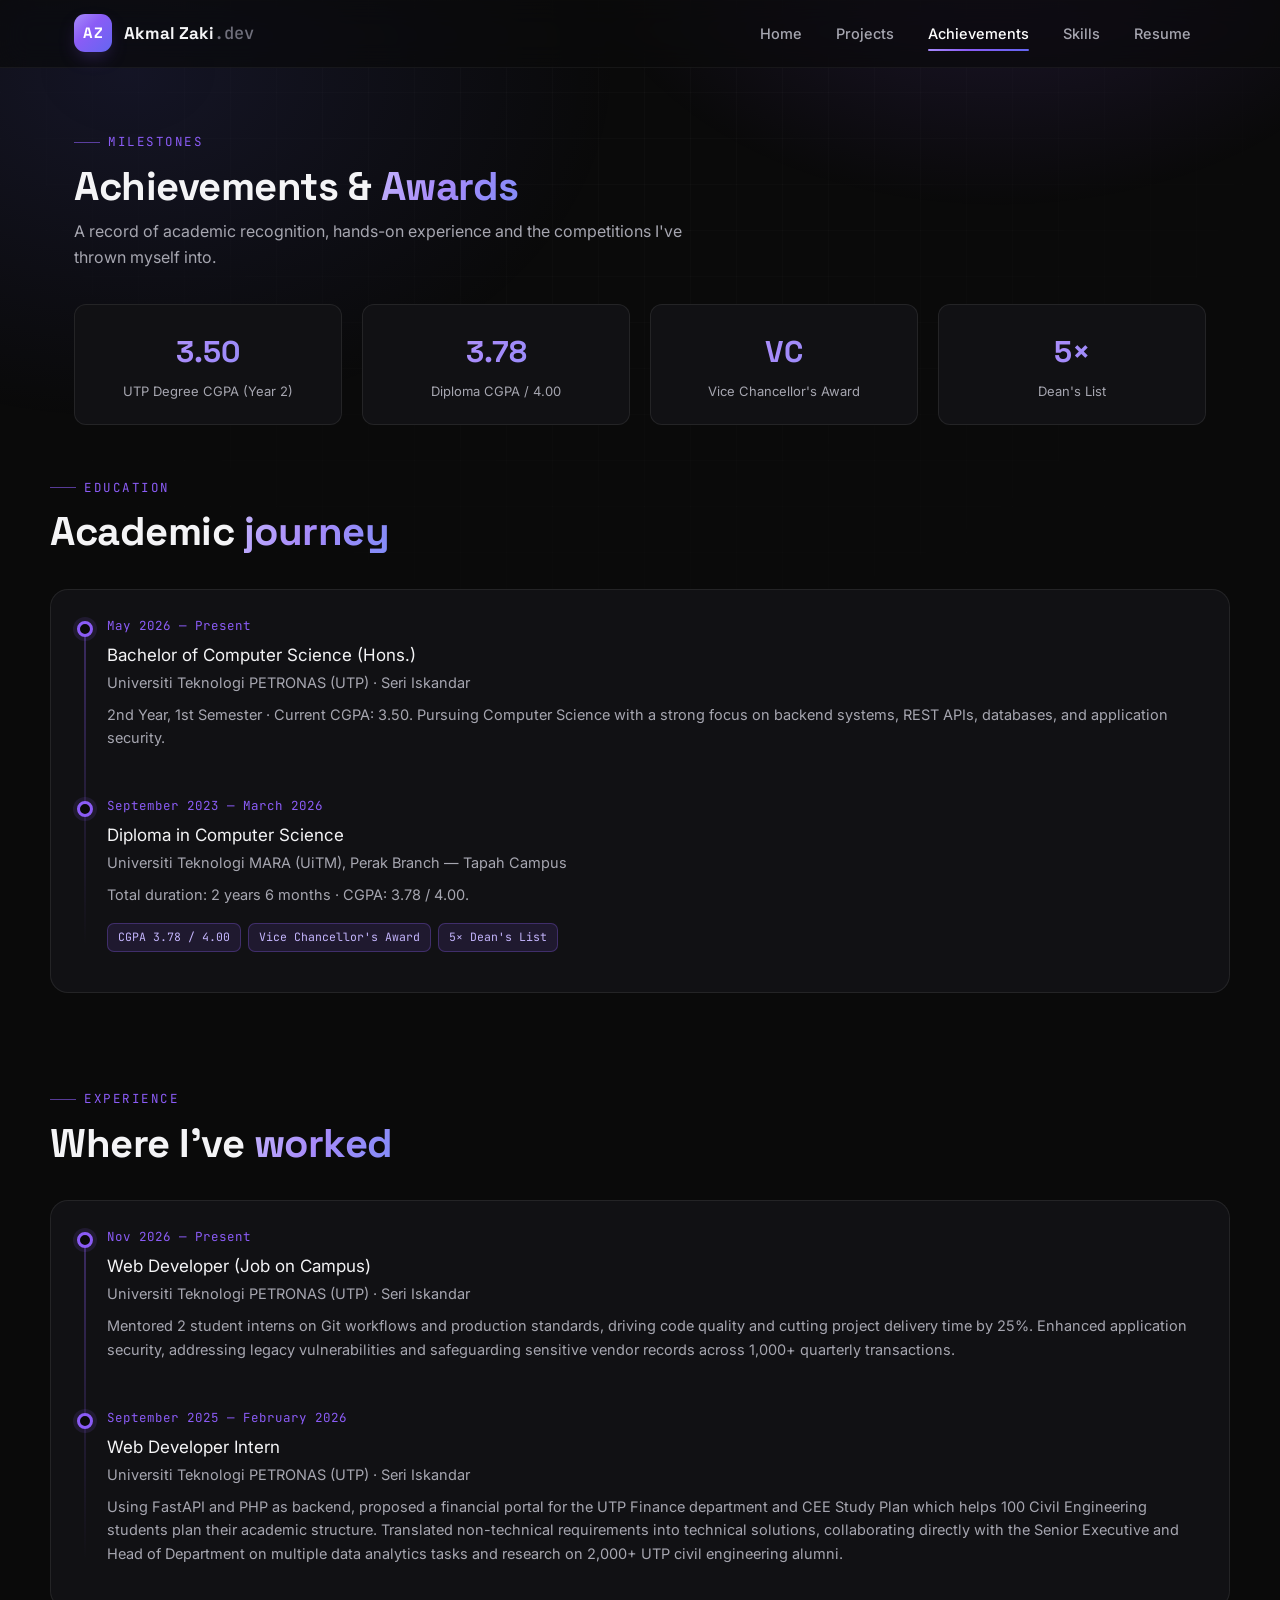
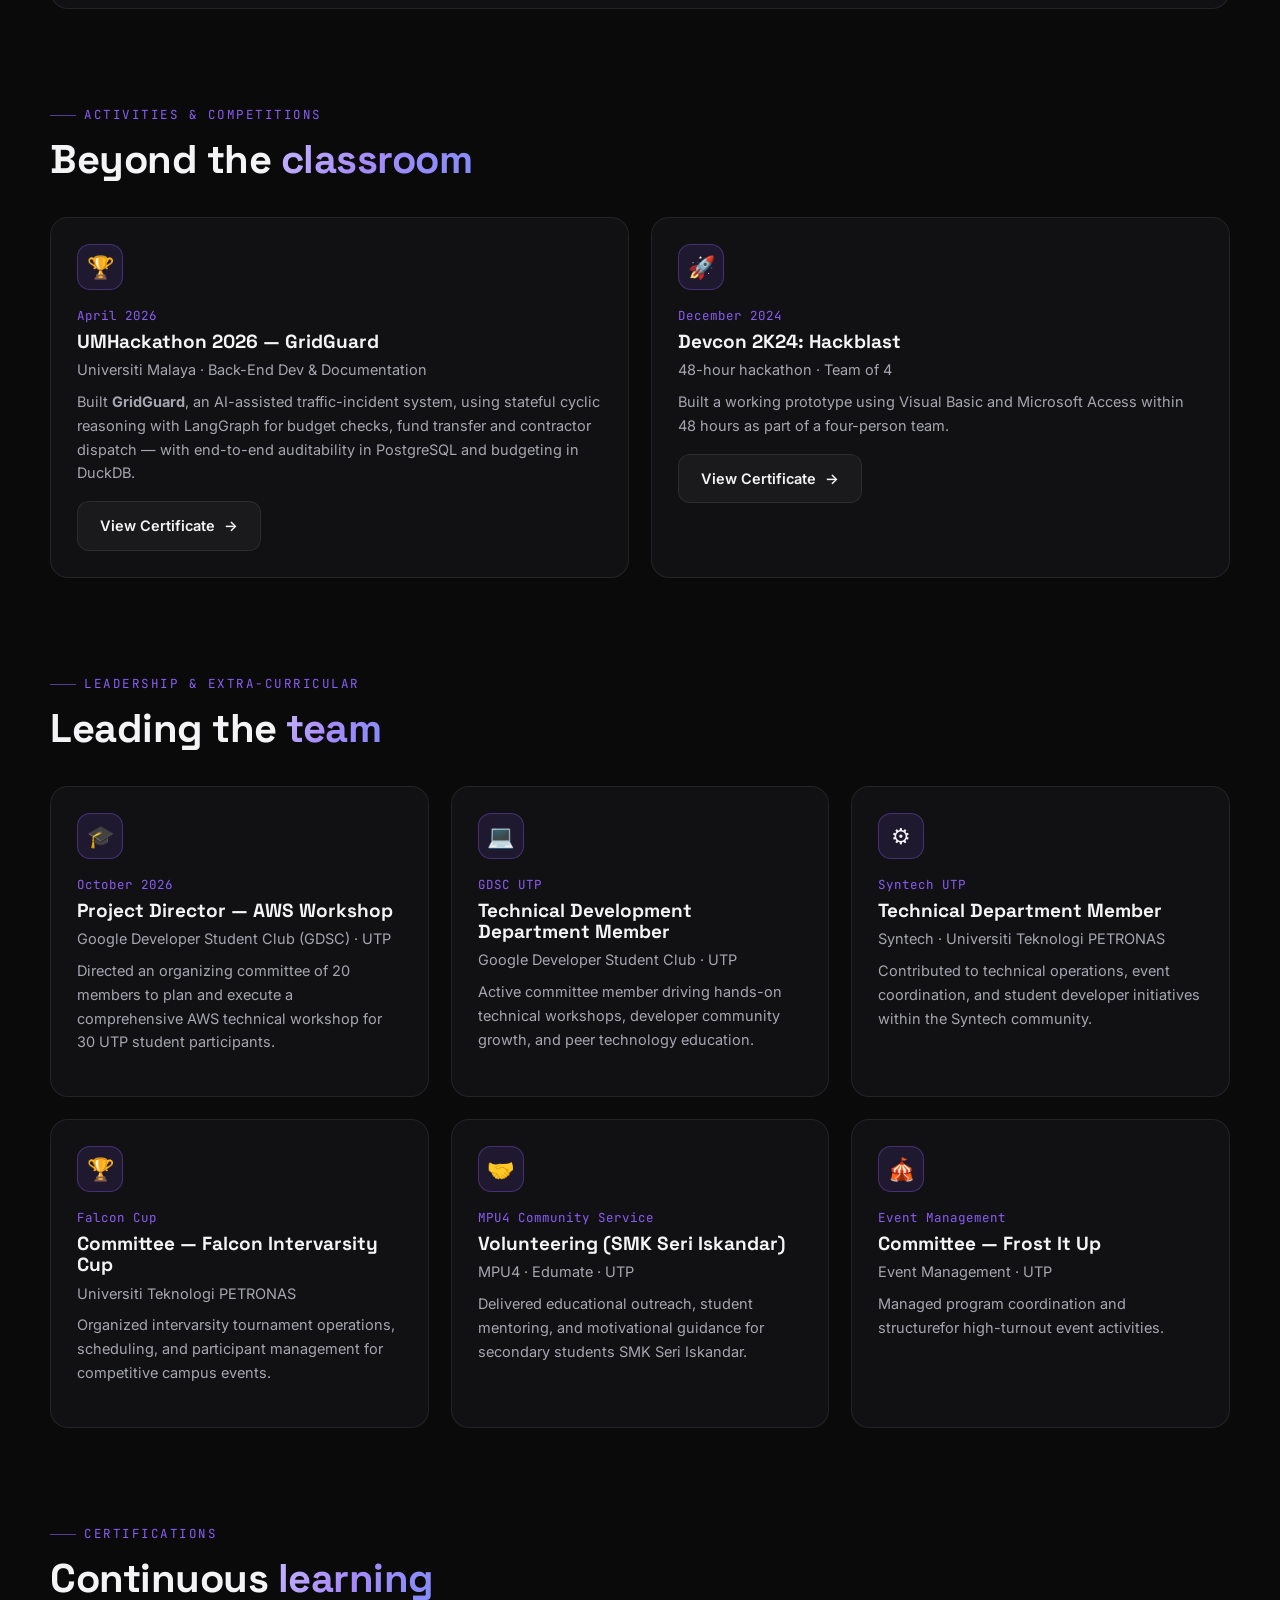
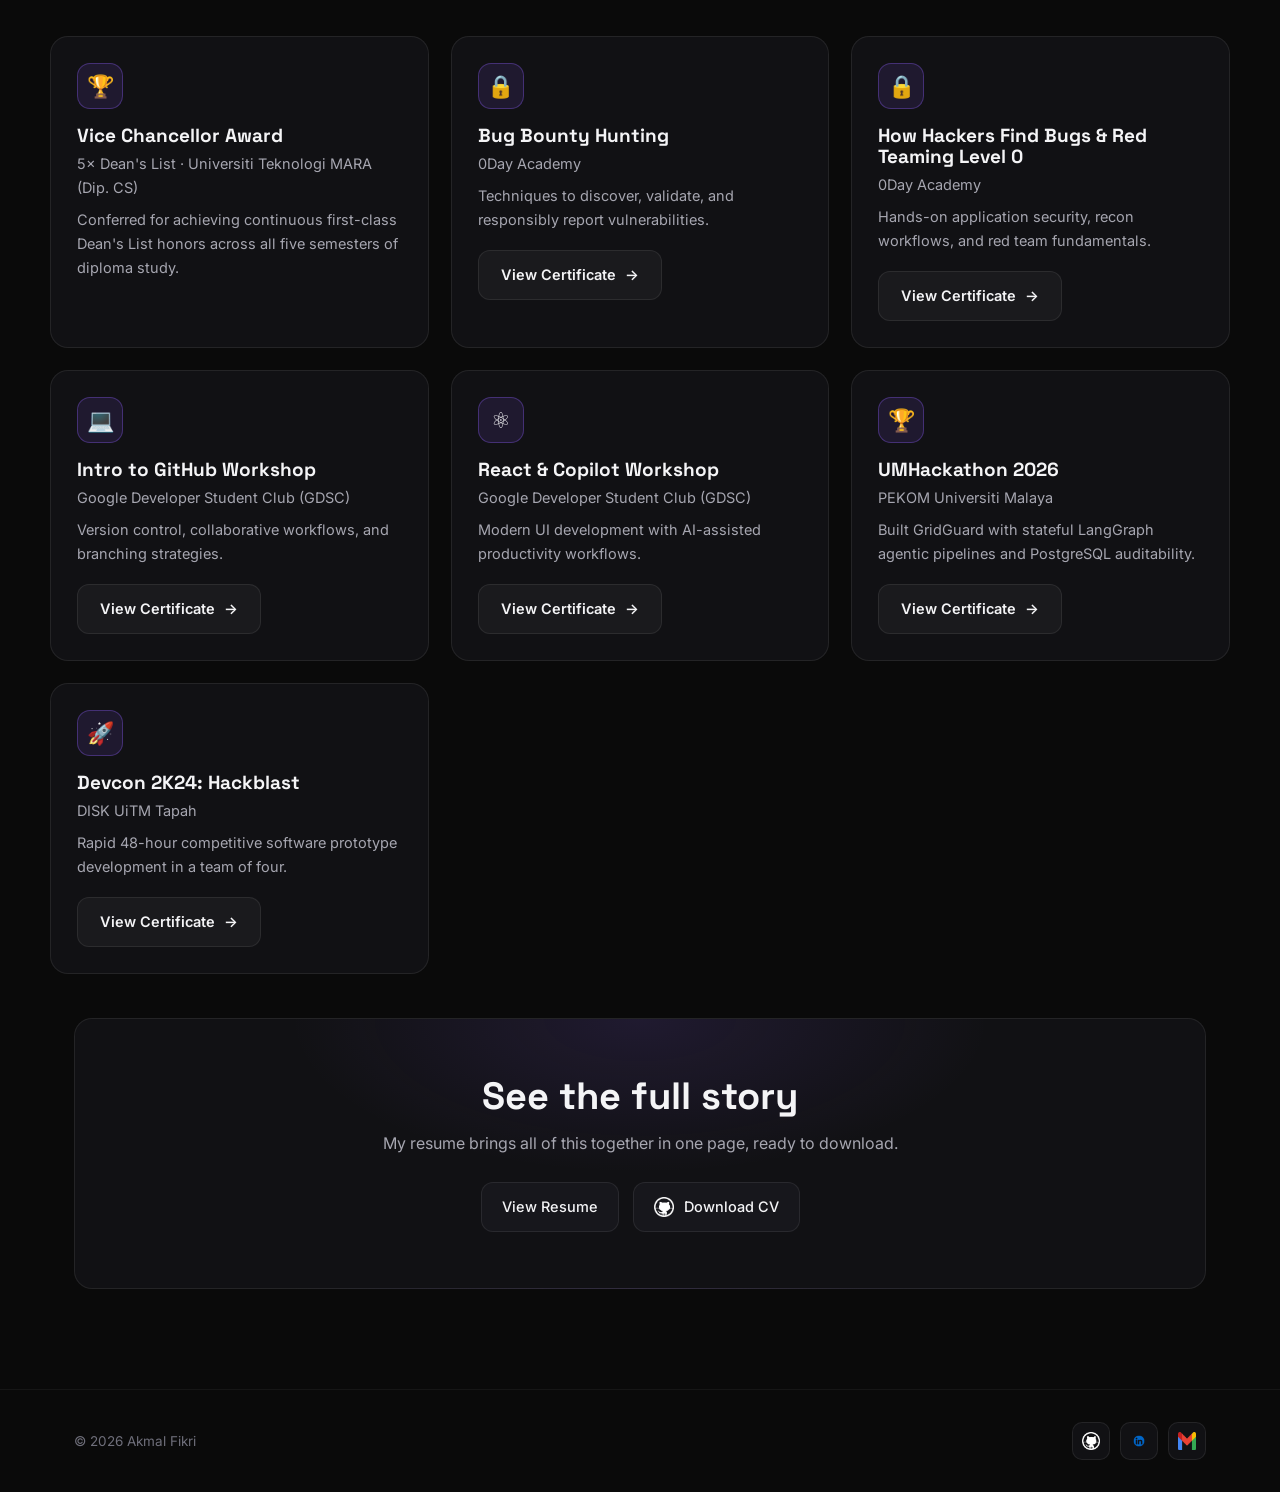
==== commit fe0206fa: "Fix typo and new content" ====
--- a/achievements.html
+++ b/achievements.html
@@ -85,7 +85,7 @@
             <div class="card reveal">
                 <div class="timeline">
                     <div class="tl-item">
-                        <div class="tl-date">September 2026 — December 2026</div>
+                        <div class="tl-date">Nov 2026 — Present</div>
                         <div class="tl-title">Web Developer (Job on Campus)</div>
                         <div class="tl-org">Universiti Teknologi PETRONAS (UTP) · Seri Iskandar</div>
                         <p class="muted">Mentored 2 student interns on Git workflows and production standards, driving code quality and cutting project delivery time by 25%. Enhanced application security, addressing legacy vulnerabilities and safeguarding sensitive vendor records across 1,000+ quarterly transactions.</p>
@@ -166,21 +166,14 @@
                     <div class="tl-date">MPU4 Community Service</div>
                     <h3>Volunteering (SMK Seri Iskandar)</h3>
                     <div class="tl-org">MPU4 · Edumate · UTP</div>
-                    <p class="muted">Delivered educational outreach, student mentoring, and motivational guidance for secondary students at SMK Seri Iskandar.</p>
+                    <p class="muted">Delivered educational outreach, student mentoring, and motivational guidance for secondary students SMK Seri Iskandar.</p>
                 </div>
                 <div class="card reveal d2">
                     <div class="card-icon-badge">&#127914;</div>
                     <div class="tl-date">Event Management</div>
-                    <h3>Committee — Frorst It Up</h3>
+                    <h3>Committee — Frost It Up</h3>
                     <div class="tl-org">Event Management · UTP</div>
-                    <p class="muted">Managed logistics, program coordination, and operational delivery for high-turnout university event activities.</p>
-                </div>
-                <div class="card reveal">
-                    <div class="card-icon-badge">&#128176;</div>
-                    <div class="tl-date">September 2026</div>
-                    <h3>Treasurer — Workshop</h3>
-                    <div class="tl-org">Google Developer Student Club (GDSC) · UTP</div>
-                    <p class="muted">Maintained accurate and transparent financial records, ensuring vendor invoices, equipment rentals and logistical costs were processed on time.</p>
+                    <p class="muted">Managed program coordination and structurefor high-turnout event activities.</p>
                 </div>
             </div>
         </section>
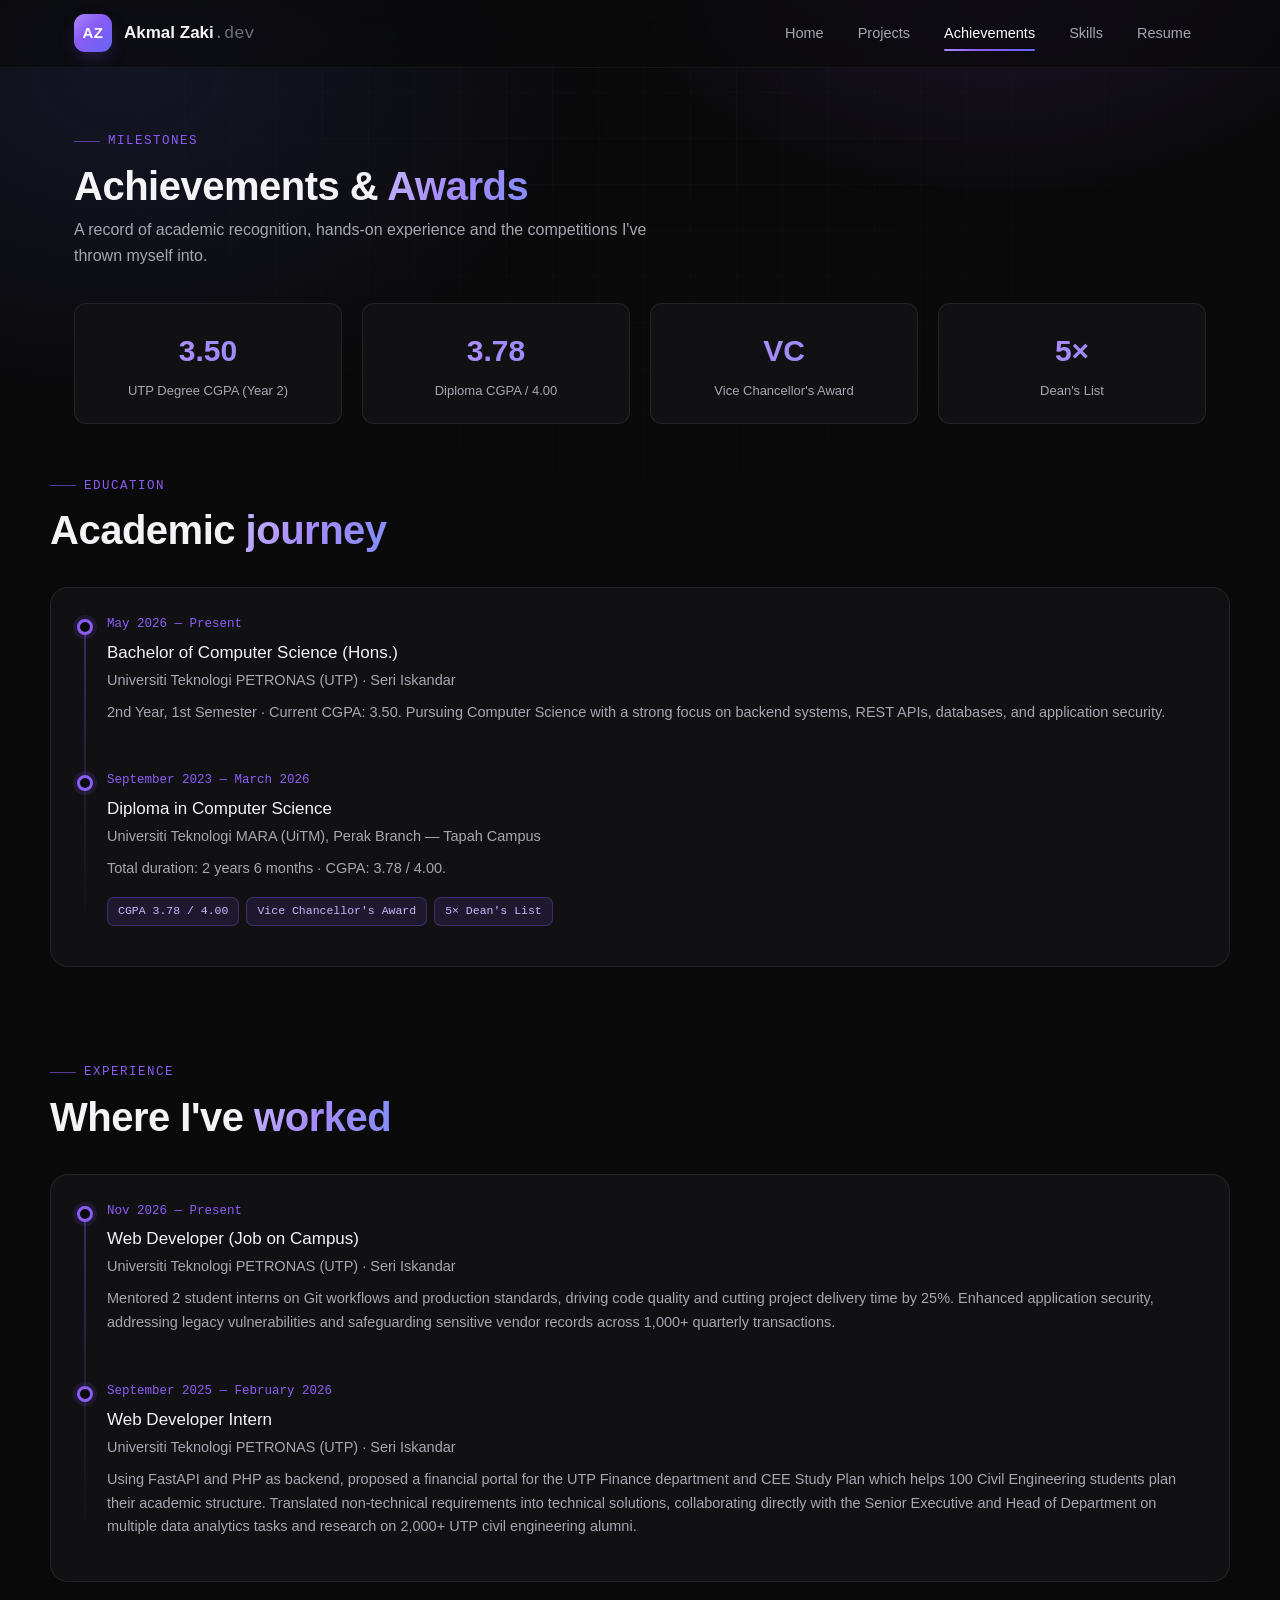
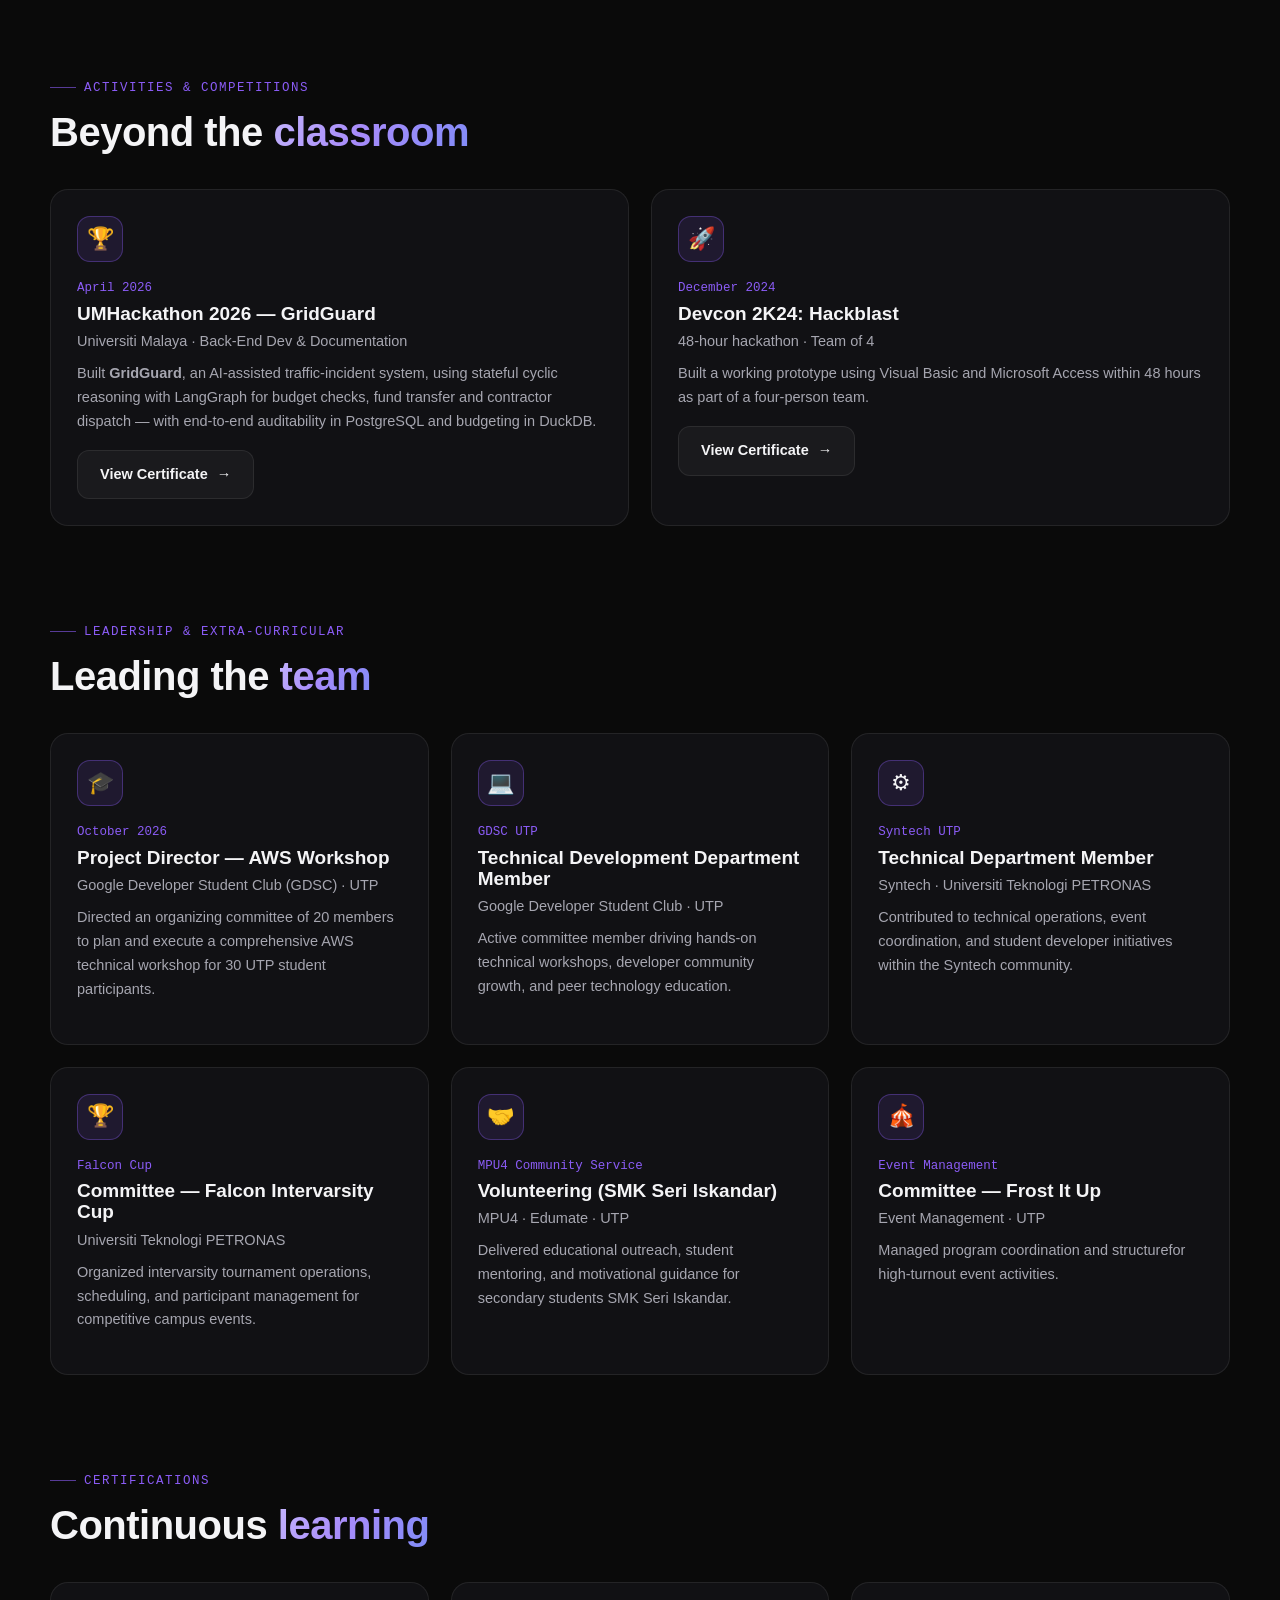
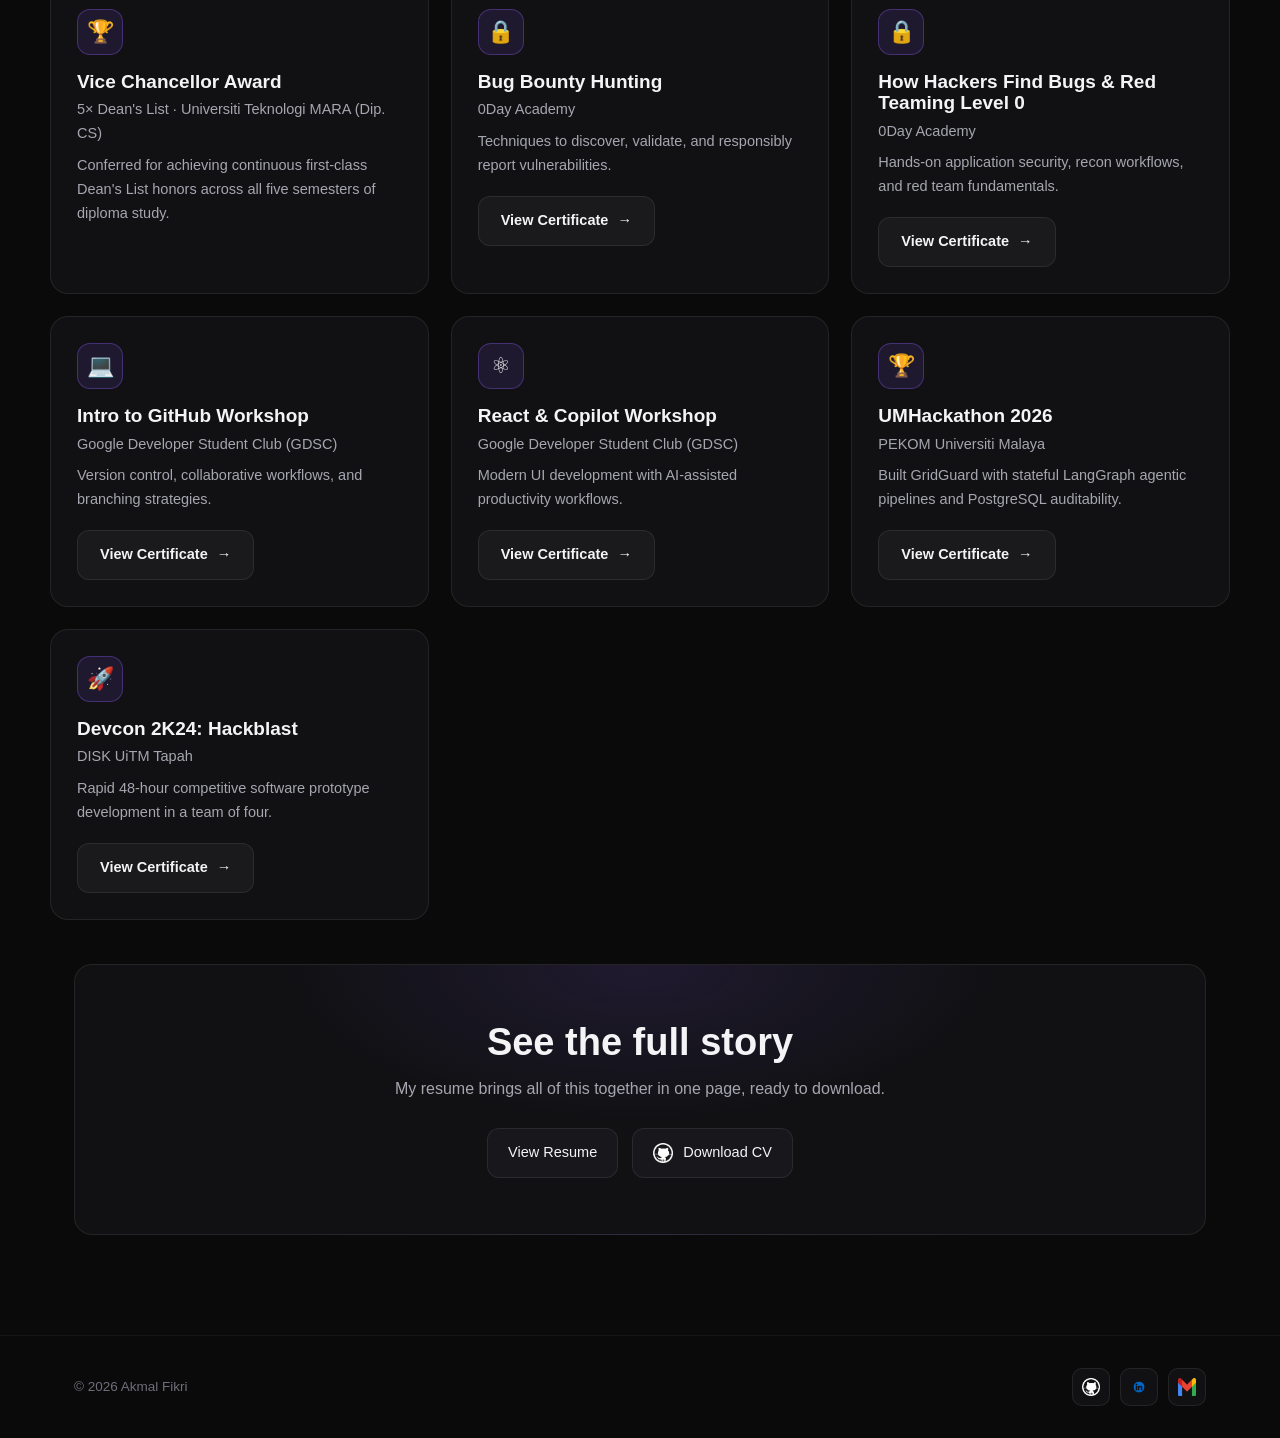
==== commit 6450a78d: "Added counter and fix security vulnerabalitites" ====
--- a/achievements.html
+++ b/achievements.html
@@ -5,6 +5,9 @@
     <meta name="viewport" content="width=device-width, initial-scale=1">
     <title>Achievements &amp; Awards — Akmal Zaki</title>
     <meta name="description" content="Education, experience, awards and activities of Akmal Zaki.">
+
+        <meta name="referrer" content="strict-origin-when-cross-origin">
+    <meta http-equiv="Content-Security-Policy" content="default-src 'self'; script-src 'self'; style-src 'self' 'unsafe-inline' https://fonts.googleapis.com; font-src 'self' https://fonts.gstatic.com; img-src 'self' data: https://hits.sh; object-src 'none'; base-uri 'self';">
 
     <link rel="preconnect" href="https://fonts.googleapis.com">
     <link rel="preconnect" href="https://fonts.gstatic.com" crossorigin>
@@ -113,7 +116,7 @@
                     <h3>UMHackathon 2026 — GridGuard</h3>
                     <div class="tl-org">Universiti Malaya · Back-End Dev &amp; Documentation</div>
                     <p class="muted">Built <b>GridGuard</b>, an AI-assisted traffic-incident system, using stateful cyclic reasoning with LangGraph for budget checks, fund transfer and contractor dispatch — with end-to-end auditability in PostgreSQL and budgeting in DuckDB.</p>
-                    <a href="files/umhackathon2026_cert.pdf" class="btn btn-ghost" target="_blank" rel="noopener">View Certificate <span class="arrow">&rarr;</span></a>
+                    <a href="files/umhackathon2026_cert.pdf" class="btn btn-ghost" target="_blank" rel="noopener noreferrer">View Certificate <span class="arrow">&rarr;</span></a>
                 </div>
                 <div class="card reveal d1">
                     <div class="card-icon-badge">&#128640;</div>
@@ -121,7 +124,7 @@
                     <h3>Devcon 2K24: Hackblast</h3>
                     <div class="tl-org">48-hour hackathon · Team of 4</div>
                     <p class="muted">Built a working prototype using Visual Basic and Microsoft Access within 48 hours as part of a four-person team.</p>
-                    <a href="files/devcon_cert.pdf" class="btn btn-ghost" target="_blank" rel="noopener">View Certificate <span class="arrow">&rarr;</span></a>
+                    <a href="files/devcon_cert.pdf" class="btn btn-ghost" target="_blank" rel="noopener noreferrer">View Certificate <span class="arrow">&rarr;</span></a>
                 </div>
             </div>
         </section>
@@ -197,7 +200,7 @@
                     <div class="tl-org">0Day Academy</div>
                     <p class="muted">Techniques to discover, validate, and responsibly report vulnerabilities.</p>
                     <div class="project-links">
-                        <a href="files/BugBuntyHunting-Cert.pdf" class="btn btn-ghost" target="_blank" rel="noopener">View Certificate <span class="arrow">&rarr;</span></a>
+                        <a href="files/BugBuntyHunting-Cert.pdf" class="btn btn-ghost" target="_blank" rel="noopener noreferrer">View Certificate <span class="arrow">&rarr;</span></a>
                     </div>
                 </div>
                 <div class="card reveal d2">
@@ -206,7 +209,7 @@
                     <div class="tl-org">0Day Academy</div>
                     <p class="muted">Hands-on application security, recon workflows, and red team fundamentals.</p>
                     <div class="project-links">
-                        <a href="files/%5BUTP%5D%20How%20Hackers%20Find%20Bugs-27.pdf" class="btn btn-ghost" target="_blank" rel="noopener">View Certificate <span class="arrow">&rarr;</span></a>
+                        <a href="files/%5BUTP%5D%20How%20Hackers%20Find%20Bugs-27.pdf" class="btn btn-ghost" target="_blank" rel="noopener noreferrer">View Certificate <span class="arrow">&rarr;</span></a>
                     </div>
                 </div>
                 <div class="card reveal">
@@ -215,7 +218,7 @@
                     <div class="tl-org">Google Developer Student Club (GDSC)</div>
                     <p class="muted">Version control, collaborative workflows, and branching strategies.</p>
                     <div class="project-links">
-                        <a href="files/Into-to-Github-cert.pdf" class="btn btn-ghost" target="_blank" rel="noopener">View Certificate <span class="arrow">&rarr;</span></a>
+                        <a href="files/Into-to-Github-cert.pdf" class="btn btn-ghost" target="_blank" rel="noopener noreferrer">View Certificate <span class="arrow">&rarr;</span></a>
                     </div>
                 </div>
                 <div class="card reveal d1">
@@ -224,7 +227,7 @@
                     <div class="tl-org">Google Developer Student Club (GDSC)</div>
                     <p class="muted">Modern UI development with AI-assisted productivity workflows.</p>
                     <div class="project-links">
-                        <a href="files/react+copilot%20-%20cert.pdf" class="btn btn-ghost" target="_blank" rel="noopener">View Certificate <span class="arrow">&rarr;</span></a>
+                        <a href="files/react+copilot%20-%20cert.pdf" class="btn btn-ghost" target="_blank" rel="noopener noreferrer">View Certificate <span class="arrow">&rarr;</span></a>
                     </div>
                 </div>
                 <div class="card reveal d2">
@@ -233,7 +236,7 @@
                     <div class="tl-org">PEKOM Universiti Malaya</div>
                     <p class="muted">Built GridGuard with stateful LangGraph agentic pipelines and PostgreSQL auditability.</p>
                     <div class="project-links">
-                        <a href="files/umhackathon2026_cert.pdf" class="btn btn-ghost" target="_blank" rel="noopener">View Certificate <span class="arrow">&rarr;</span></a>
+                        <a href="files/umhackathon2026_cert.pdf" class="btn btn-ghost" target="_blank" rel="noopener noreferrer">View Certificate <span class="arrow">&rarr;</span></a>
                     </div>
                 </div>
                 <div class="card reveal">
@@ -242,7 +245,7 @@
                     <div class="tl-org">DISK UiTM Tapah</div>
                     <p class="muted">Rapid 48-hour competitive software prototype development in a team of four.</p>
                     <div class="project-links">
-                        <a href="files/devcon_cert.pdf" class="btn btn-ghost" target="_blank" rel="noopener">View Certificate <span class="arrow">&rarr;</span></a>
+                        <a href="files/devcon_cert.pdf" class="btn btn-ghost" target="_blank" rel="noopener noreferrer">View Certificate <span class="arrow">&rarr;</span></a>
                     </div>
                 </div>
             </div>
@@ -264,8 +267,8 @@
         <div class="container">
             <p>&copy; <span data-year>2026</span> Akmal Fikri</p>
             <div class="socials">
-                <a href="https://github.com/akriii" target="_blank" rel="noopener" aria-label="GitHub"><img src="images/github(2).png" alt="GitHub"></a>
-                <a href="https://www.linkedin.com/in/akmal-fikri-331a36275/" target="_blank" rel="noopener" aria-label="LinkedIn"><img src="images/linkedin.png" alt="LinkedIn"></a>
+                <a href="https://github.com/akriii" target="_blank" rel="noopener noreferrer" aria-label="GitHub"><img src="images/github(2).png" alt="GitHub"></a>
+                <a href="https://www.linkedin.com/in/akmal-fikri-331a36275/" target="_blank" rel="noopener noreferrer" aria-label="LinkedIn"><img src="images/linkedin.png" alt="LinkedIn"></a>
                 <a href="mailto:muhammad_26005849@utp.edu.my" aria-label="Email"><img src="images/gmail.png" alt="Email"></a>
             </div>
         </div>
--- a/style.css
+++ b/style.css
@@ -219,6 +219,8 @@
 .hero { padding-top: calc(var(--nav-h) + 40px); }
 .hero-grid { display: grid; grid-template-columns: 1.15fr 0.85fr; gap: 48px; align-items: center; }
 
+.hero-badges { display: flex; flex-wrap: wrap; align-items: center; gap: 10px; }
+
 .badge {
     display: inline-flex; align-items: center; gap: 8px;
     font-family: var(--font-mono); font-size: 12.5px; letter-spacing: 0.5px;
@@ -227,6 +229,17 @@
     background: var(--accent-soft); border: 1px solid var(--accent-border);
 }
 .badge .dot { width: 7px; height: 7px; border-radius: 50%; background: #4ade80; box-shadow: 0 0 10px #4ade80; }
+
+.badge-counter {
+    padding: 4px 10px;
+    background: var(--bg-elev);
+    border: 1px solid var(--border);
+}
+.badge-counter img {
+    display: block;
+    height: 20px;
+    border-radius: 3px;
+}
 
 .hero h1 {
     font-size: clamp(44px, 7vw, 82px); letter-spacing: -2px; margin: 22px 0 6px;
@@ -377,6 +390,16 @@
     border-top: 1px solid var(--border-soft); margin-top: 60px; padding: 32px 0;
 }
 .footer .container { display: flex; justify-content: space-between; align-items: center; flex-wrap: wrap; gap: 16px; }
+.footer-left { display: flex; align-items: center; gap: 14px; flex-wrap: wrap; }
+.footer-counter { display: inline-flex; align-items: center; }
+.badge-counter-dev {
+    display: inline-flex; align-items: center; font-family: var(--font-mono);
+    font-size: 11px; font-weight: 500; border-radius: 4px; overflow: hidden;
+    height: 20px; line-height: 20px; border: 1px solid var(--border); user-select: none;
+}
+.badge-counter-dev .lbl { background: #17171c; color: #fff; padding: 0 7px; }
+.badge-counter-dev .val { background: #8b5cf6; color: #fff; padding: 0 7px; }
+.footer-counter img { display: block; height: 20px; border-radius: 4px; }
 .footer p { margin: 0; color: var(--text-muted); font-size: 13.5px; }
 .footer .socials { display: flex; gap: 10px; }
 .footer .socials a {
@@ -432,4 +455,5 @@
     .brand-name { display: none; }
     .resume-head { flex-direction: column; }
     .footer .container { flex-direction: column; text-align: center; }
-}
+    .footer-left { justify-content: center; }
+}
